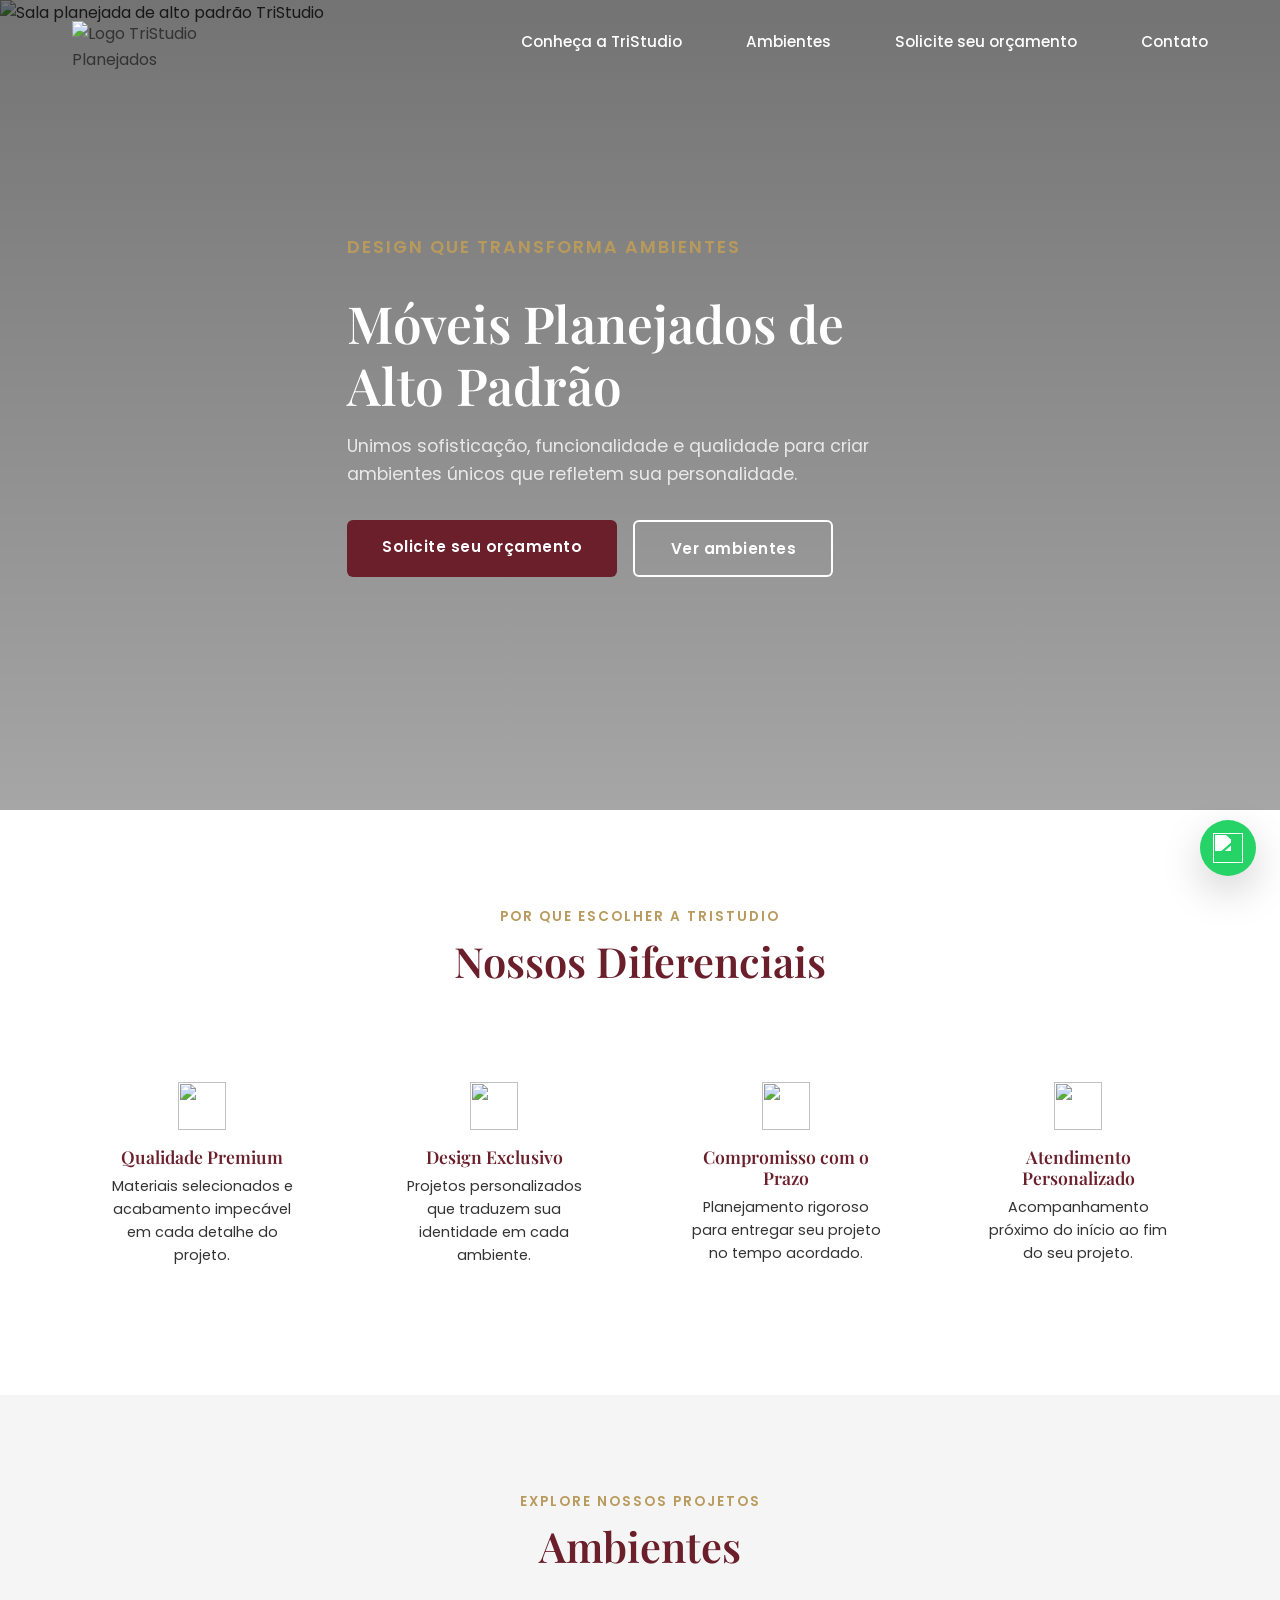
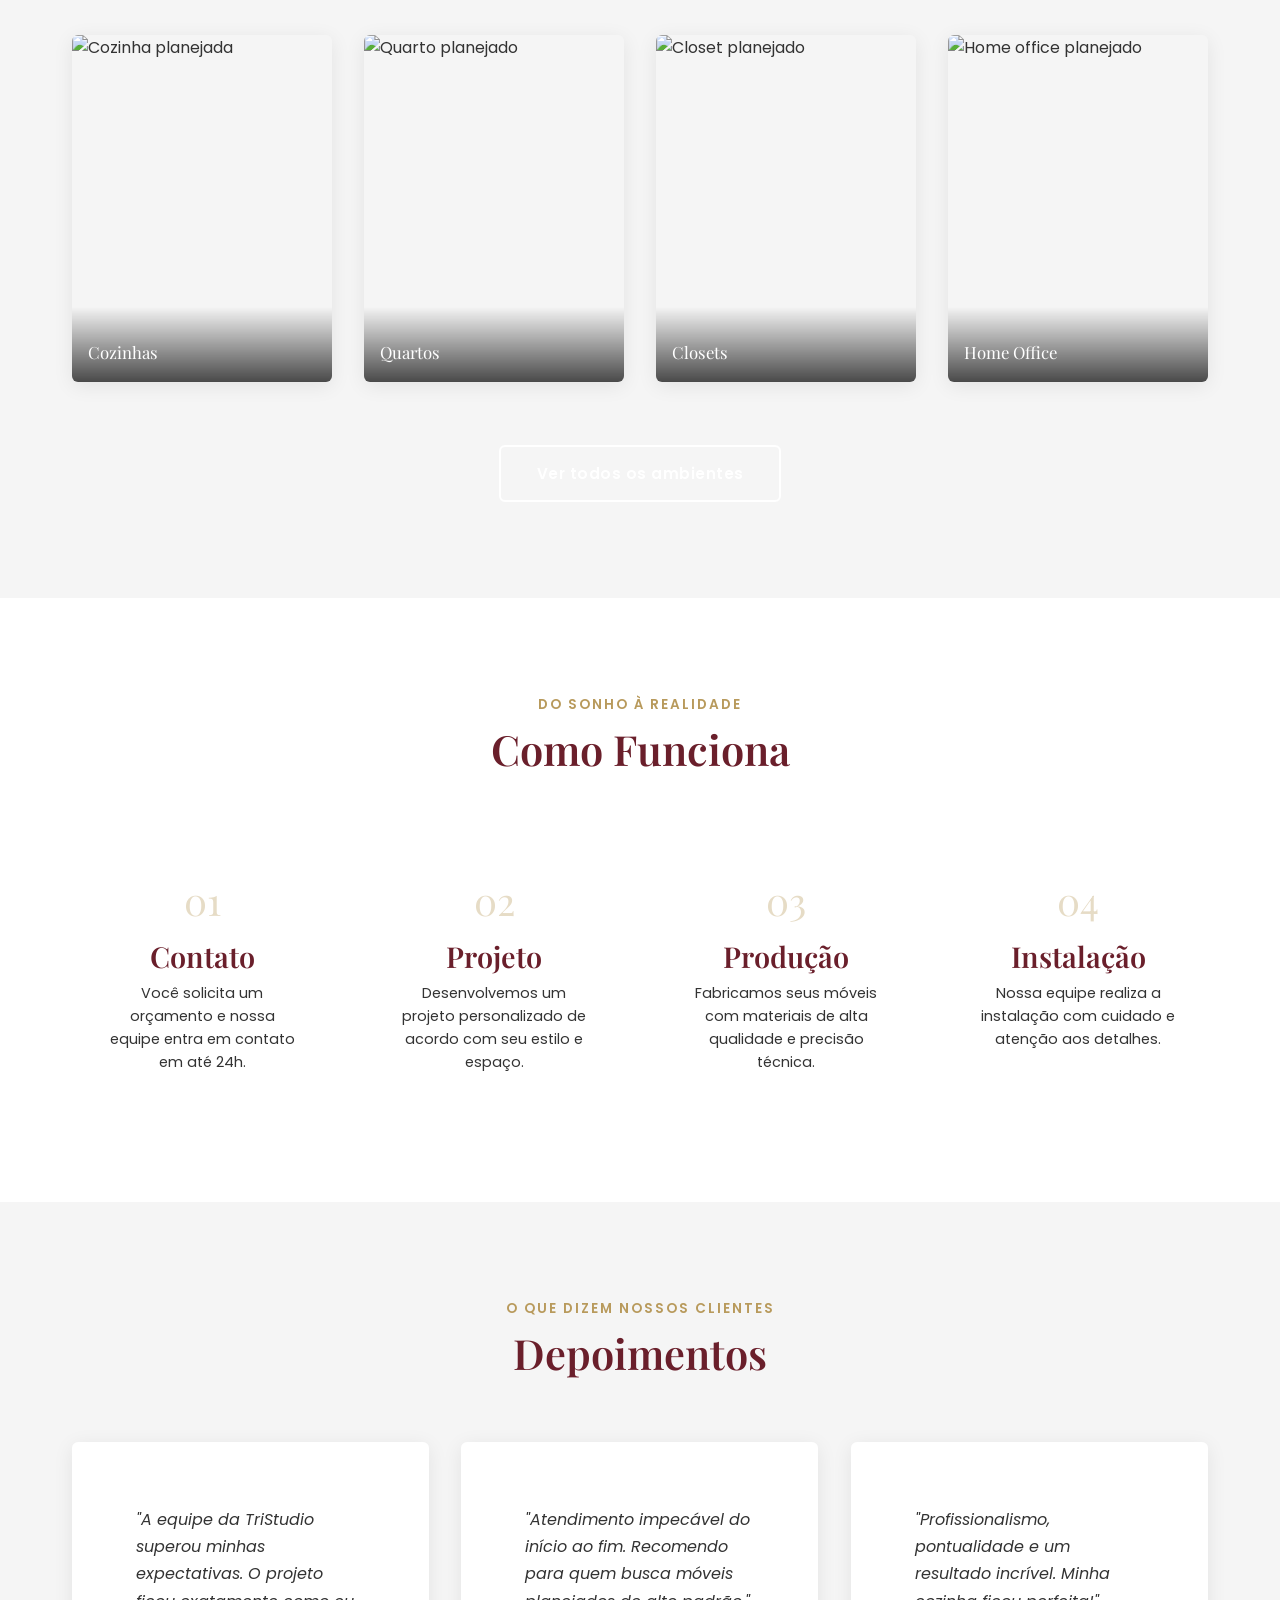
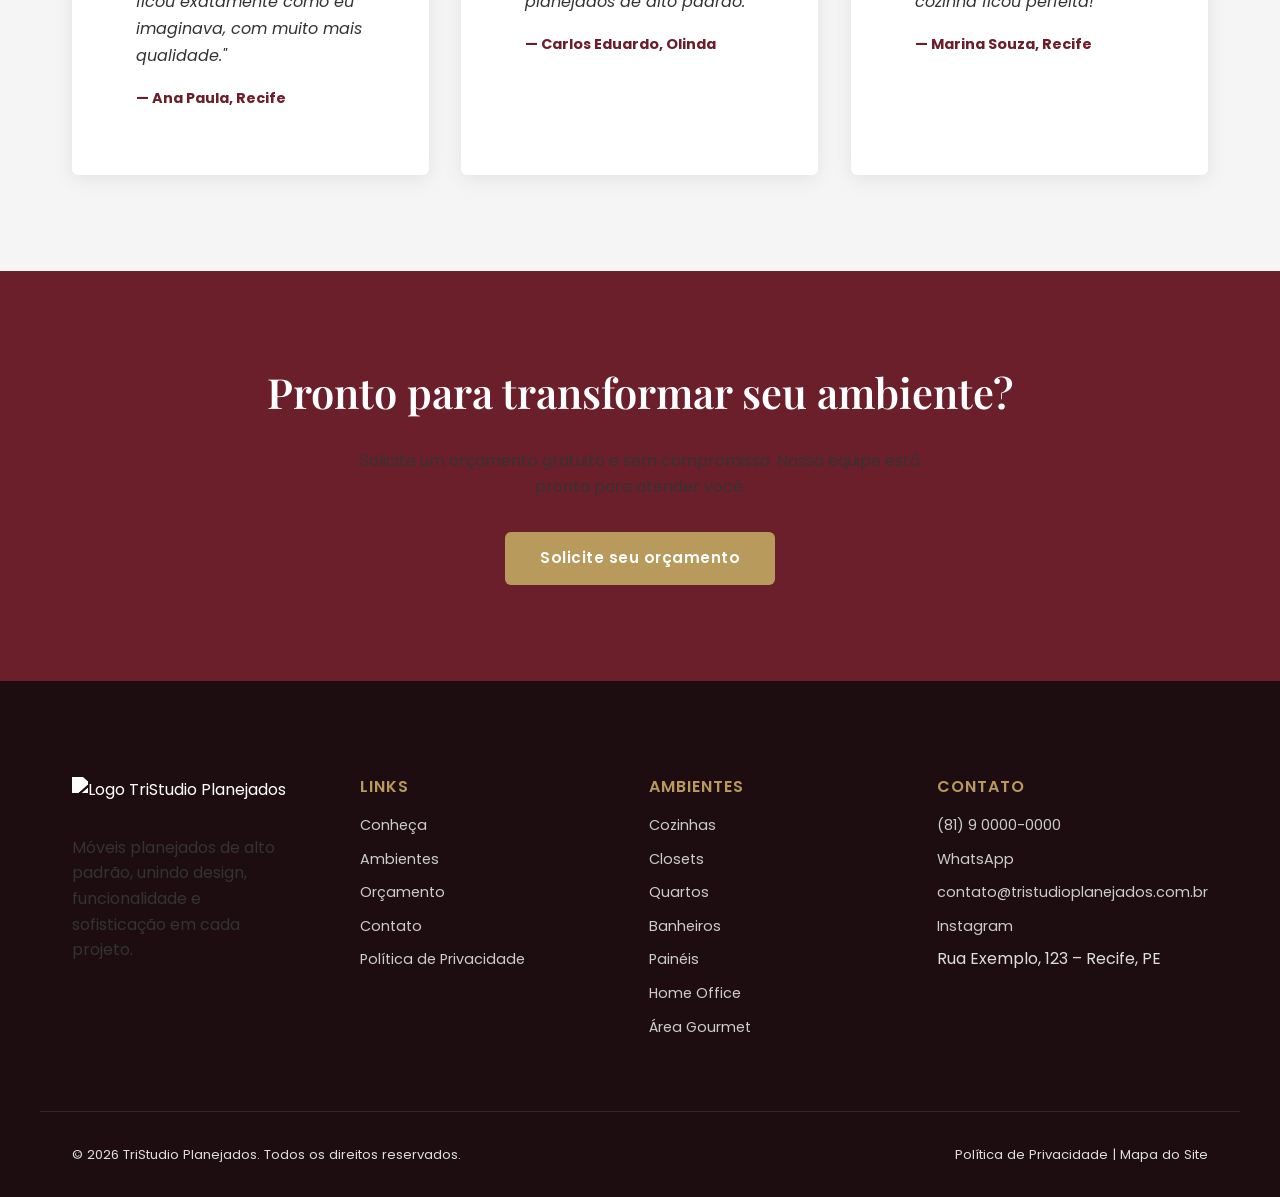
==== index.html @ a943b07f "primeiro commit" ====
<!DOCTYPE html>
<html lang="pt-BR">
<head>
  <meta charset="UTF-8">
  <meta name="viewport" content="width=device-width, initial-scale=1.0">

  <title>TriStudio Planejados | Móveis Planejados de Alto Padrão</title>
  <meta name="description" content="Móveis planejados de alto padrão para todos os ambientes da sua casa. Design exclusivo, qualidade e sofisticação. Solicite seu orçamento gratuito.">
  <link rel="canonical" href="https://www.tristudioplanejados.com.br/">

  <meta property="og:title" content="TriStudio Planejados | Móveis Planejados de Alto Padrão">
  <meta property="og:description" content="Design exclusivo, qualidade e sofisticação em cada ambiente.">
  <meta property="og:type" content="website">
  <meta property="og:url" content="https://www.tristudioplanejados.com.br/">
  <meta property="og:image" content="https://www.tristudioplanejados.com.br/assets/imagens/salas/sala-01.jpg">

  <meta name="twitter:card" content="summary_large_image">

  <link rel="icon" href="assets/favicon/favicon.ico">
  <link rel="preconnect" href="https://fonts.googleapis.com">
  <link href="https://fonts.googleapis.com/css2?family=Playfair+Display:wght@500;600;700&family=Poppins:wght@300;400;500;600&display=swap" rel="stylesheet">

  <link rel="stylesheet" href="css/variables.css">
  <link rel="stylesheet" href="css/style.css">
  <link rel="stylesheet" href="css/animations.css">
  <link rel="stylesheet" href="css/components.css">
  <link rel="stylesheet" href="css/responsive.css">

  <script type="application/ld+json">
  {
    "@context": "https://schema.org",
    "@type": "LocalBusiness",
    "name": "TriStudio Planejados",
    "image": "https://www.tristudioplanejados.com.br/assets/logo/logo.png",
    "url": "https://www.tristudioplanejados.com.br/",
    "telephone": "+558190000000",
    "address": {
      "@type": "PostalAddress",
      "streetAddress": "Rua Exemplo, 123",
      "addressLocality": "Recife",
      "addressRegion": "PE",
      "addressCountry": "BR"
    },
    "sameAs": [
      "https://instagram.com/tristudioplanejados",
      "https://facebook.com/tristudioplanejados"
    ]
  }
  </script>
</head>
<body>

  <!-- ===================== HEADER ===================== -->
  <header class="header" role="banner" id="header">
    <div class="header__container">
      <a href="index.html" class="header__logo" aria-label="TriStudio Planejados - Página inicial">
        <img src="assets/logo/logo.png" alt="Logo TriStudio Planejados" width="160" height="48">
      </a>
      <nav class="header__nav" role="navigation" aria-label="Menu principal">
        <a href="sobre.html" class="header__link">Conheça a TriStudio</a>
        <a href="ambientes.html" class="header__link">Ambientes</a>
        <a href="orcamento.html" class="header__link">Solicite seu orçamento</a>
        <a href="contato.html" class="header__link">Contato</a>
      </nav>
      <button class="header__hamburguer" aria-controls="header__nav" aria-label="Abrir menu">
        <span></span><span></span><span></span>
      </button>
    </div>
  </header>

  <main>
    <!-- ===================== HERO ===================== -->
    <section class="hero">
      <div class="hero__overlay"></div>
      <img src="assets/imagens/salas/sala-01.jpg" alt="Sala planejada de alto padrão TriStudio" class="hero__imagem" loading="eager">
      <div class="hero__conteudo container" data-animar="fade-up">
        <p class="subtitulo">Design que transforma ambientes</p>
        <h1>Móveis Planejados de Alto Padrão</h1>
        <p class="hero__texto">Unimos sofisticação, funcionalidade e qualidade para criar ambientes únicos que refletem sua personalidade.</p>
        <div class="hero__botoes">
          <a href="orcamento.html" class="btn btn-primario">Solicite seu orçamento</a>
          <a href="ambientes.html" class="btn btn-secundario">Ver ambientes</a>
        </div>
      </div>
    </section>

    <!-- ===================== DIFERENCIAIS ===================== -->
    <section class="secao-diferenciais">
      <div class="container">
        <div class="titulo-secao" data-animar="fade-up">
          <p class="subtitulo">Por que escolher a TriStudio</p>
          <h2>Nossos Diferenciais</h2>
        </div>

        <div class="diferenciais__grid">
          <div class="diferencial__card" data-animar="fade-up">
            <img src="assets/icons/qualidade.svg" alt="" loading="lazy">
            <h3>Qualidade Premium</h3>
            <p>Materiais selecionados e acabamento impecável em cada detalhe do projeto.</p>
          </div>
          <div class="diferencial__card" data-animar="fade-up">
            <img src="assets/icons/design.svg" alt="" loading="lazy">
            <h3>Design Exclusivo</h3>
            <p>Projetos personalizados que traduzem sua identidade em cada ambiente.</p>
          </div>
          <div class="diferencial__card" data-animar="fade-up">
            <img src="assets/icons/prazo.svg" alt="" loading="lazy">
            <h3>Compromisso com o Prazo</h3>
            <p>Planejamento rigoroso para entregar seu projeto no tempo acordado.</p>
          </div>
          <div class="diferencial__card" data-animar="fade-up">
            <img src="assets/icons/atendimento.svg" alt="" loading="lazy">
            <h3>Atendimento Personalizado</h3>
            <p>Acompanhamento próximo do início ao fim do seu projeto.</p>
          </div>
        </div>
      </div>
    </section>

    <!-- ===================== AMBIENTES (DESTAQUE) ===================== -->
    <section class="secao-ambientes-home">
      <div class="container">
        <div class="titulo-secao" data-animar="fade-up">
          <p class="subtitulo">Explore nossos projetos</p>
          <h2>Ambientes</h2>
        </div>

        <div class="ambientes-home__grid">
          <a href="ambientes.html#cozinhas" class="ambiente-home__card" data-animar="fade-up">
            <img src="assets/imagens/cozinhas/cozinha-01.jpg" alt="Cozinha planejada" loading="lazy">
            <span>Cozinhas</span>
          </a>
          <a href="ambientes.html#quartos" class="ambiente-home__card" data-animar="fade-up">
            <img src="assets/imagens/quartos/quarto-01.jpg" alt="Quarto planejado" loading="lazy">
            <span>Quartos</span>
          </a>
          <a href="ambientes.html#closets" class="ambiente-home__card" data-animar="fade-up">
            <img src="assets/imagens/closets/closet-01.jpg" alt="Closet planejado" loading="lazy">
            <span>Closets</span>
          </a>
          <a href="ambientes.html#home-office" class="ambiente-home__card" data-animar="fade-up">
            <img src="assets/imagens/home-office/office-01.jpg" alt="Home office planejado" loading="lazy">
            <span>Home Office</span>
          </a>
        </div>

        <div style="text-align:center; margin-top: var(--espaco-lg);">
          <a href="ambientes.html" class="btn btn-secundario">Ver todos os ambientes</a>
        </div>
      </div>
    </section>

    <!-- ===================== COMO FUNCIONA ===================== -->
    <section class="secao-como-funciona">
      <div class="container">
        <div class="titulo-secao" data-animar="fade-up">
          <p class="subtitulo">Do sonho à realidade</p>
          <h2>Como Funciona</h2>
        </div>

        <div class="etapas__grid">
          <div class="etapa__card" data-animar="fade-up">
            <span class="etapa__numero">01</span>
            <h3>Contato</h3>
            <p>Você solicita um orçamento e nossa equipe entra em contato em até 24h.</p>
          </div>
          <div class="etapa__card" data-animar="fade-up">
            <span class="etapa__numero">02</span>
            <h3>Projeto</h3>
            <p>Desenvolvemos um projeto personalizado de acordo com seu estilo e espaço.</p>
          </div>
          <div class="etapa__card" data-animar="fade-up">
            <span class="etapa__numero">03</span>
            <h3>Produção</h3>
            <p>Fabricamos seus móveis com materiais de alta qualidade e precisão técnica.</p>
          </div>
          <div class="etapa__card" data-animar="fade-up">
            <span class="etapa__numero">04</span>
            <h3>Instalação</h3>
            <p>Nossa equipe realiza a instalação com cuidado e atenção aos detalhes.</p>
          </div>
        </div>
      </div>
    </section>

    <!-- ===================== DEPOIMENTOS ===================== -->
    <section class="secao-depoimentos">
      <div class="container">
        <div class="titulo-secao" data-animar="fade-up">
          <p class="subtitulo">O que dizem nossos clientes</p>
          <h2>Depoimentos</h2>
        </div>

        <div class="depoimentos__grid">
          <div class="depoimento__card" data-animar="fade-up">
            <p>"A equipe da TriStudio superou minhas expectativas. O projeto ficou exatamente como eu imaginava, com muito mais qualidade."</p>
            <strong>— Ana Paula, Recife</strong>
          </div>
          <div class="depoimento__card" data-animar="fade-up">
            <p>"Atendimento impecável do início ao fim. Recomendo para quem busca móveis planejados de alto padrão."</p>
            <strong>— Carlos Eduardo, Olinda</strong>
          </div>
          <div class="depoimento__card" data-animar="fade-up">
            <p>"Profissionalismo, pontualidade e um resultado incrível. Minha cozinha ficou perfeita!"</p>
            <strong>— Marina Souza, Recife</strong>
          </div>
        </div>
      </div>
    </section>

    <!-- ===================== CTA FINAL ===================== -->
    <section class="cta" aria-label="Chamada para ação">
      <h2>Pronto para transformar seu ambiente?</h2>
      <p style="max-width:600px; margin:0 auto var(--espaco-md); opacity:0.9;">
        Solicite um orçamento gratuito e sem compromisso. Nossa equipe está pronta para atender você.
      </p>
      <a href="orcamento.html" class="btn btn-primario" style="background:var(--cor-secundaria)">Solicite seu orçamento</a>
    </section>
  </main>

  <!-- ===================== FOOTER ===================== -->
  <footer class="footer" role="contentinfo">
    <div class="container footer__grid">
      <div class="footer__coluna">
        <a href="index.html" class="footer__logo">
          <img src="assets/logo/logo.png" alt="Logo TriStudio Planejados">
        </a>
        <p>Móveis planejados de alto padrão, unindo design, funcionalidade e sofisticação em cada projeto.</p>
      </div>
      <div class="footer__coluna">
        <h4>Links</h4>
        <ul>
          <li><a href="sobre.html">Conheça</a></li>
          <li><a href="ambientes.html">Ambientes</a></li>
          <li><a href="orcamento.html">Orçamento</a></li>
          <li><a href="contato.html">Contato</a></li>
          <li><a href="politica-de-privacidade.html">Política de Privacidade</a></li>
        </ul>
      </div>
      <div class="footer__coluna">
        <h4>Ambientes</h4>
        <ul>
          <li><a href="ambientes.html#cozinhas">Cozinhas</a></li>
          <li><a href="ambientes.html#closets">Closets</a></li>
          <li><a href="ambientes.html#quartos">Quartos</a></li>
          <li><a href="ambientes.html#banheiros">Banheiros</a></li>
          <li><a href="ambientes.html#paineis">Painéis</a></li>
          <li><a href="ambientes.html#home-office">Home Office</a></li>
          <li><a href="ambientes.html#gourmet">Área Gourmet</a></li>
        </ul>
      </div>
      <div class="footer__coluna">
        <h4>Contato</h4>
        <ul>
          <li><a href="tel:+558190000000">(81) 9 0000-0000</a></li>
          <li><a href="https://wa.me/558190000000" target="_blank" rel="noopener">WhatsApp</a></li>
          <li><a href="mailto:contato@tristudioplanejados.com.br">contato@tristudioplanejados.com.br</a></li>
          <li><a href="https://instagram.com/tristudioplanejados" target="_blank" rel="noopener">Instagram</a></li>
          <li>Rua Exemplo, 123 – Recife, PE</li>
        </ul>
      </div>
    </div>
    <div class="container footer__bottom">
      <span>&copy; 2026 TriStudio Planejados. Todos os direitos reservados.</span>
      <span><a href="politica-de-privacidade.html">Política de Privacidade</a> | <a href="sitemap.xml">Mapa do Site</a></span>
    </div>
  </footer>

  <a href="https://wa.me/558190000000" target="_blank" rel="noopener" class="whatsapp-flutuante" aria-label="Falar no WhatsApp">
    <img src="assets/icons/whatsapp.svg" alt="">
  </a>

  <button class="btn-topo" aria-label="Voltar ao topo">↑</button>

  <script src="js/header.js"></script>
  <script src="js/menu-mobile.js"></script>
  <script src="js/scroll.js"></script>
  <script src="js/main.js"></script>
</body>
</html>
---- css/variables.css ----
/* ===================================
   VARIÁVEIS GLOBAIS - TriStudio Planejados
   =================================== */
:root {
  /* Cores institucionais */
  --cor-primaria: #6A1F2B;      /* Bordô */
  --cor-secundaria: #B89A5C;    /* Dourado fosco */
  --cor-clara: #FFFFFF;
  --cor-cinza-claro: #F5F5F5;
  --cor-cinza-escuro: #333333;

  /* Variações de opacidade */
  --cor-primaria-hover: #55161f;
  --overlay-escuro: rgba(0, 0, 0, 0.55);

  /* Tipografia */
  --fonte-titulo: 'Playfair Display', serif;
  --fonte-texto: 'Poppins', sans-serif;

  /* Espaçamentos */
  --espaco-xs: 0.5rem;
  --espaco-sm: 1rem;
  --espaco-md: 2rem;
  --espaco-lg: 4rem;
  --espaco-xl: 6rem;

  /* Transições */
  --transicao-rapida: 0.25s ease;
  --transicao-suave: 0.4s cubic-bezier(0.25, 0.8, 0.25, 1);

  /* Sombras */
  --sombra-suave: 0 4px 20px rgba(0, 0, 0, 0.08);
  --sombra-media: 0 8px 30px rgba(0, 0, 0, 0.12);
  --sombra-forte: 0 15px 40px rgba(0, 0, 0, 0.18);

  /* Layout */
  --container-max: 1200px;
  --header-altura: 90px;
  --header-altura-scroll: 65px;
  --radius-padrao: 6px;
}
---- css/style.css ----
/* ===================================
   RESET E BASE
   =================================== */
@import url('variables.css');

* {
  margin: 0;
  padding: 0;
  box-sizing: border-box;
}

html {
  scroll-behavior: smooth;
  font-size: 100%;
}

body {
  font-family: var(--fonte-texto);
  color: var(--cor-cinza-escuro);
  background-color: var(--cor-clara);
  line-height: 1.6;
  overflow-x: hidden;
}

img {
  max-width: 100%;
  display: block;
}

a {
  text-decoration: none;
  color: inherit;
}

ul {
  list-style: none;
}

button {
  cursor: pointer;
  font-family: var(--fonte-texto);
  border: none;
  background: none;
}

/* Acessibilidade: foco visível */
a:focus-visible,
button:focus-visible,
input:focus-visible,
textarea:focus-visible {
  outline: 3px solid var(--cor-secundaria);
  outline-offset: 2px;
}

.container {
  max-width: var(--container-max);
  margin: 0 auto;
  padding: 0 var(--espaco-md);
}

/* ===================================
   TIPOGRAFIA
   =================================== */
h1, h2, h3, h4 {
  font-family: var(--fonte-titulo);
  color: var(--cor-primaria);
  line-height: 1.2;
  font-weight: 600;
}

h1 { font-size: clamp(2.2rem, 5vw, 3.5rem); }
h2 { font-size: clamp(1.8rem, 4vw, 2.6rem); }
h3 { font-size: clamp(1.3rem, 3vw, 1.8rem); }

p { font-size: 1rem; color: var(--cor-cinza-escuro); }

.subtitulo {
  color: var(--cor-secundaria);
  font-weight: 600;
  letter-spacing: 2px;
  text-transform: uppercase;
  font-size: 0.85rem;
  margin-bottom: var(--espaco-xs);
}

/* ===================================
   BOTÕES
   =================================== */
.btn {
  display: inline-block;
  padding: 0.9rem 2.2rem;
  border-radius: var(--radius-padrao);
  font-weight: 600;
  font-size: 0.95rem;
  letter-spacing: 0.5px;
  transition: transform var(--transicao-rapida), box-shadow var(--transicao-rapida), background var(--transicao-rapida);
}

.btn-primario {
  background-color: var(--cor-primaria);
  color: var(--cor-clara);
}

.btn-primario:hover {
  background-color: var(--cor-primaria-hover);
  transform: translateY(-3px) scale(1.03);
  box-shadow: var(--sombra-media);
}

.btn-secundario {
  background-color: transparent;
  color: var(--cor-clara);
  border: 2px solid var(--cor-clara);
}

.btn-secundario:hover {
  background-color: var(--cor-clara);
  color: var(--cor-primaria);
  transform: translateY(-3px) scale(1.03);
}

/* ===================================
   HEADER
   =================================== */
.header {
  position: fixed;
  top: 0;
  left: 0;
  width: 100%;
  height: var(--header-altura);
  display: flex;
  align-items: center;
  z-index: 1000;
  background: transparent;
  transition: var(--transicao-suave);
}

.header.header--scrolled {
  height: var(--header-altura-scroll);
  background: rgba(255, 255, 255, 0.85);
  backdrop-filter: blur(10px);
  box-shadow: var(--sombra-suave);
}

.header__container {
  display: flex;
  justify-content: space-between;
  align-items: center;
  width: 100%;
  max-width: var(--container-max);
  margin: 0 auto;
  padding: 0 var(--espaco-md);
}

.header__logo img {
  height: 48px;
  transition: var(--transicao-suave);
}

.header--scrolled .header__logo img {
  height: 38px;
}

.header__nav {
  display: flex;
  gap: var(--espaco-lg);
}

.header__link {
  position: relative;
  font-size: 0.95rem;
  font-weight: 500;
  color: var(--cor-clara);
  padding-bottom: 6px;
  transition: color var(--transicao-rapida);
}

.header--scrolled .header__link {
  color: var(--cor-cinza-escuro);
}

.header__link::after {
  content: '';
  position: absolute;
  left: 0;
  bottom: 0;
  height: 2px;
  width: 0;
  background: var(--cor-secundaria);
  transition: width var(--transicao-rapida);
}

.header__link:hover {
  color: var(--cor-secundaria);
}

.header__link:hover::after {
  width: 100%;
}

/* Botão hambúrguer (mobile) */
.header__hamburguer {
  display: none;
  flex-direction: column;
  gap: 5px;
  z-index: 1100;
}

.header__hamburguer span {
  width: 28px;
  height: 2px;
  background: var(--cor-primaria);
  transition: var(--transicao-rapida);
}

.header--scrolled .header__hamburguer span,
.menu-mobile-ativo .header__hamburguer span {
  background: var(--cor-cinza-escuro);
}

/* ===================================
   HERO
   =================================== */
.hero {
  position: relative;
  height: 100vh;
  min-height: 600px;
  display: flex;
  align-items: center;
  overflow: hidden;
}

.hero__bg {
  position: absolute;
  inset: 0;
  z-index: -2;
  overflow: hidden;
}

.hero__bg img {
  width: 100%;
  height: 100%;
  object-fit: cover;
  animation: heroZoom 20s ease-in-out infinite alternate;
}

.hero__overlay {
  position: absolute;
  inset: 0;
  background: var(--overlay-escuro);
  z-index: -1;
}

.hero__conteudo {
  position: relative;
  color: var(--cor-clara);
  max-width: 700px;
  padding: 0 var(--espaco-md);
}

.hero__conteudo h1 {
  color: var(--cor-clara);
  margin-bottom: var(--espaco-sm);
}

.hero__conteudo p {
  color: #eee;
  font-size: 1.1rem;
  margin-bottom: var(--espaco-md);
  max-width: 550px;
}

.hero__botoes {
  display: flex;
  gap: var(--espaco-sm);
  flex-wrap: wrap;
}

/* ===================================
   SEÇÃO DIFERENCIAIS
   =================================== */
.diferenciais {
  padding: var(--espaco-xl) 0;
  background: var(--cor-cinza-claro);
  text-align: center;
}

.diferenciais__titulo {
  margin-bottom: var(--espaco-lg);
}

.diferenciais__grid {
  display: grid;
  grid-template-columns: repeat(3, 1fr);
  gap: var(--espaco-md);
}

.card-diferencial {
  background: var(--cor-clara);
  padding: var(--espaco-lg) var(--espaco-md);
  border-radius: var(--radius-padrao);
  box-shadow: var(--sombra-suave);
  transition: transform var(--transicao-suave), box-shadow var(--transicao-suave);
}

.card-diferencial:hover {
  transform: translateY(-8px);
  box-shadow: var(--sombra-forte);
}

.card-diferencial__icone {
  width: 55px;
  height: 55px;
  margin: 0 auto var(--espaco-sm);
}

.card-diferencial h3 {
  margin-bottom: var(--espaco-xs);
  font-size: 1.2rem;
}

.card-diferencial p {
  font-size: 0.92rem;
  color: #666;
}

/* ===================================
   COMO FUNCIONA (Timeline)
   =================================== */
.timeline {
  padding: var(--espaco-xl) 0;
  text-align: center;
}

.timeline__lista {
  display: flex;
  justify-content: space-between;
  margin-top: var(--espaco-lg);
  position: relative;
}

.timeline__lista::before {
  content: '';
  position: absolute;
  top: 30px;
  left: 0;
  right: 0;
  height: 2px;
  background: var(--cor-secundaria);
  z-index: 0;
}

.timeline__item {
  flex: 1;
  position: relative;
  z-index: 1;
}

.timeline__numero {
  width: 60px;
  height: 60px;
  border-radius: 50%;
  background: var(--cor-primaria);
  color: var(--cor-clara);
  display: flex;
  align-items: center;
  justify-content: center;
  font-family: var(--fonte-titulo);
  font-size: 1.4rem;
  margin: 0 auto var(--espaco-sm);
}

.timeline__item h3 {
  font-size: 1.1rem;
}

/* ===================================
   DEPOIMENTOS
   =================================== */
.depoimentos {
  padding: var(--espaco-xl) 0;
  background: var(--cor-cinza-claro);
  text-align: center;
  overflow: hidden;
}

.slider {
  position: relative;
  max-width: 700px;
  margin: var(--espaco-lg) auto 0;
  overflow: hidden;
}

.slider__track {
  display: flex;
  transition: transform var(--transicao-suave);
}

.slider__slide {
  flex: 0 0 100%;
  padding: var(--espaco-md);
}

.card-depoimento {
  background: var(--cor-clara);
  padding: var(--espaco-lg);
  border-radius: var(--radius-padrao);
  box-shadow: var(--sombra-suave);
}

.card-depoimento img {
  width: 70px;
  height: 70px;
  border-radius: 50%;
  margin: 0 auto var(--espaco-sm);
  object-fit: cover;
}

.card-depoimento__estrelas {
  color: var(--cor-secundaria);
  margin-bottom: var(--espaco-xs);
}

.card-depoimento__nome {
  font-weight: 600;
  color: var(--cor-primaria);
  margin-top: var(--espaco-sm);
}

.card-depoimento__cidade {
  font-size: 0.85rem;
  color: #888;
}

/* ===================================
   CTA FINAL
   =================================== */
.cta {
  background: var(--cor-primaria);
  color: var(--cor-clara);
  text-align: center;
  padding: var(--espaco-xl) var(--espaco-md);
}

.cta h2 {
  color: var(--cor-clara);
  margin-bottom: var(--espaco-md);
}

/* ===================================
   FOOTER
   =================================== */
.footer {
  background: #1e0d10;
  color: #ddd;
  padding: var(--espaco-xl) 0 var(--espaco-md);
}

.footer__grid {
  display: grid;
  grid-template-columns: repeat(4, 1fr);
  gap: var(--espaco-lg);
}

.footer__coluna h4 {
  color: var(--cor-secundaria);
  font-family: var(--fonte-texto);
  font-size: 1rem;
  margin-bottom: var(--espaco-sm);
  text-transform: uppercase;
  letter-spacing: 1px;
}

.footer__coluna ul li {
  margin-bottom: var(--espaco-xs);
}

.footer__coluna ul li a {
  font-size: 0.9rem;
  color: #ccc;
  transition: color var(--transicao-rapida);
}

.footer__coluna ul li a:hover {
  color: var(--cor-secundaria);
}

.footer__logo img {
  height: 42px;
  margin-bottom: var(--espaco-sm);
  filter: brightness(0) invert(1);
}

.footer__bottom {
  border-top: 1px solid rgba(255, 255, 255, 0.1);
  margin-top: var(--espaco-lg);
  padding-top: var(--espaco-md);
  display: flex;
  justify-content: space-between;
  align-items: center;
  font-size: 0.82rem;
  flex-wrap: wrap;
  gap: var(--espaco-sm);
}

.footer__bottom a:hover {
  color: var(--cor-secundaria);
}

/* Botão voltar ao topo */
.btn-topo {
  position: fixed;
  bottom: 30px;
  right: 30px;
  width: 48px;
  height: 48px;
  border-radius: 50%;
  background: var(--cor-primaria);
  color: var(--cor-clara);
  display: flex;
  align-items: center;
  justify-content: center;
  font-size: 1.2rem;
  opacity: 0;
  visibility: hidden;
  transform: translateY(20px);
  transition: var(--transicao-suave);
  z-index: 999;
}

.btn-topo.visivel {
  opacity: 1;
  visibility: visible;
  transform: translateY(0);
}

.btn-topo:hover {
  background: var(--cor-secundaria);
}
---- css/animations.css ----
/* ===================================
   ANIMAÇÕES E MICROINTERAÇÕES
   =================================== */

@keyframes heroZoom {
  from { transform: scale(1); }
  to { transform: scale(1.12); }
}

/* Classe base: elementos ocultos aguardando scroll */
[data-animar] {
  opacity: 0;
  transition: opacity 0.8s ease, transform 0.8s ease, filter 0.8s ease;
  will-change: transform, opacity;
}

[data-animar="fade-up"] {
  transform: translateY(40px);
}

[data-animar="fade-left"] {
  transform: translateX(-40px);
}

[data-animar="fade-right"] {
  transform: translateX(40px);
}

[data-animar="scale"] {
  transform: scale(0.9);
}

[data-animar="blur"] {
  filter: blur(8px);
}

/* Estado visível — aplicado via JS (scroll.js) */
[data-animar].animado {
  opacity: 1;
  transform: none;
  filter: blur(0);
}

/* Fade da galeria */
.fade-transicao {
  animation: fadeGaleria 0.5s ease;
}

@keyframes fadeGaleria {
  from { opacity: 0; }
  to { opacity: 1; }
}
---- css/components.css ----
/* ===================================
   BREADCRUMB E BANNER DE PÁGINA
   =================================== */
.banner-pagina {
  background: var(--cor-cinza-claro);
  padding: calc(var(--header-altura) + var(--espaco-lg)) 0 var(--espaco-lg);
  text-align: center;
}

.breadcrumb {
  font-size: 0.85rem;
  color: #888;
  margin-bottom: var(--espaco-sm);
}

.breadcrumb a {
  color: var(--cor-primaria);
  transition: color var(--transicao-rapida);
}

.breadcrumb a:hover {
  color: var(--cor-secundaria);
}

/* ===================================
   AMBIENTES: MENU DE CATEGORIAS
   =================================== */
.ambientes {
  padding: var(--espaco-xl) 0;
}

.ambientes__categorias {
  display: flex;
  flex-wrap: wrap;
  gap: var(--espaco-xs);
  justify-content: center;
  margin-bottom: var(--espaco-lg);
}

.categoria-btn {
  padding: 0.6rem 1.4rem;
  border: 1px solid var(--cor-primaria);
  border-radius: 30px;
  color: var(--cor-primaria);
  font-size: 0.9rem;
  font-weight: 500;
  transition: var(--transicao-rapida);
}

.categoria-btn:hover {
  background: var(--cor-primaria);
  color: var(--cor-clara);
}

.categoria-btn--ativo {
  background: var(--cor-primaria);
  color: var(--cor-clara);
}

/* ===================================
   GALERIA
   =================================== */
.ambientes__galeria {
  display: grid;
  grid-template-columns: repeat(3, 1fr);
  gap: var(--espaco-sm);
  transition: opacity 0.3s ease;
}

.galeria__item {
  overflow: hidden;
  border-radius: var(--radius-padrao);
  cursor: pointer;
  box-shadow: var(--sombra-suave);
  aspect-ratio: 4 / 3;
}

.galeria__item img {
  width: 100%;
  height: 100%;
  object-fit: cover;
  transition: transform var(--transicao-suave);
}

.galeria__item:hover img {
  transform: scale(1.08);
}

/* ===================================
   LIGHTBOX
   =================================== */
.lightbox {
  position: fixed;
  inset: 0;
  background: rgba(0, 0, 0, 0.92);
  display: flex;
  align-items: center;
  justify-content: center;
  z-index: 2000;
  opacity: 0;
  visibility: hidden;
  transition: var(--transicao-suave);
}

.lightbox--ativo {
  opacity: 1;
  visibility: visible;
}

.lightbox__conteudo {
  max-width: 85vw;
  max-height: 85vh;
  overflow: hidden;
}

.lightbox__imagem {
  max-width: 85vw;
  max-height: 85vh;
  object-fit: contain;
  border-radius: 4px;
  cursor: zoom-in;
  transition: transform 0.3s ease;
}

.lightbox__imagem.zoom-ativo {
  transform: scale(1.6);
  cursor: zoom-out;
}

.lightbox__fechar,
.lightbox__anterior,
.lightbox__proxima {
  position: absolute;
  color: var(--cor-clara);
  font-size: 2rem;
  background: rgba(255, 255, 255, 0.1);
  width: 48px;
  height: 48px;
  border-radius: 50%;
  display: flex;
  align-items: center;
  justify-content: center;
  transition: var(--transicao-rapida);
}

.lightbox__fechar { top: 20px; right: 20px; }
.lightbox__anterior { left: 20px; top: 50%; transform: translateY(-50%); }
.lightbox__proxima { right: 20px; top: 50%; transform: translateY(-50%); }

.lightbox__fechar:hover,
.lightbox__anterior:hover,
.lightbox__proxima:hover {
  background: var(--cor-secundaria);
  color: var(--cor-primaria);
}
/* ===================================
   FORMULÁRIO DE ORÇAMENTO
   =================================== */
.secao-orcamento {
  padding: var(--espaco-xl) 0;
}

.container--estreito {
  max-width: 700px;
}

.formulario {
  background: var(--cor-clara);
  padding: var(--espaco-lg);
  border-radius: var(--radius-padrao);
  box-shadow: var(--sombra-suave);
}

.campo {
  margin-bottom: var(--espaco-md);
}

.campo-grupo {
  display: grid;
  grid-template-columns: 1fr 1fr;
  gap: var(--espaco-md);
}

.campo label {
  display: block;
  font-weight: 500;
  font-size: 0.9rem;
  margin-bottom: 0.4rem;
  color: var(--cor-cinza-escuro);
}

.campo label span {
  color: var(--cor-primaria);
}

.campo input,
.campo select,
.campo textarea {
  width: 100%;
  padding: 0.8rem 1rem;
  border: 1px solid #ddd;
  border-radius: var(--radius-padrao);
  font-family: var(--fonte-texto);
  font-size: 0.95rem;
  color: var(--cor-cinza-escuro);
  transition: border-color var(--transicao-rapida), box-shadow var(--transicao-rapida);
}

.campo input:focus,
.campo select:focus,
.campo textarea:focus {
  border-color: var(--cor-primaria);
  box-shadow: 0 0 0 3px rgba(106, 31, 43, 0.1);
  outline: none;
}

.campo input.campo--invalido,
.campo select.campo--invalido,
.campo textarea.campo--invalido {
  border-color: #c0392b;
}

.campo__erro {
  display: block;
  color: #c0392b;
  font-size: 0.82rem;
  margin-top: 0.3rem;
  min-height: 1.1em;
}

.formulario__enviar {
  width: 100%;
  text-align: center;
  margin-top: var(--espaco-sm);
}

.formulario__feedback {
  padding: 0.9rem;
  border-radius: var(--radius-padrao);
  font-size: 0.9rem;
  margin-bottom: var(--espaco-sm);
  text-align: center;
  display: none;
}

.formulario__feedback:not(:empty) {
  display: block;
}

.formulario__feedback--erro {
  background: #fdecea;
  color: #c0392b;
}

.formulario__feedback--sucesso {
  background: #e9f7ef;
  color: #1e7e34;
}
/* ===================================
   PÁGINA DE CONTATO
   =================================== */
.secao-contato {
  padding: var(--espaco-xl) 0;
}

.contato__grid {
  display: grid;
  grid-template-columns: 1fr 1fr;
  gap: var(--espaco-lg);
  align-items: start;
}

.contato__info h2 {
  margin-bottom: var(--espaco-md);
}

.contato__lista {
  margin-bottom: var(--espaco-md);
}

.contato__lista li {
  display: flex;
  align-items: flex-start;
  gap: var(--espaco-sm);
  margin-bottom: var(--espaco-md);
}

.contato__lista li img {
  width: 26px;
  height: 26px;
  margin-top: 2px;
  flex-shrink: 0;
}

.contato__lista li strong {
  display: block;
  color: var(--cor-primaria);
  font-size: 0.9rem;
  margin-bottom: 0.2rem;
}

.contato__lista li a,
.contato__lista li span {
  font-size: 0.95rem;
  color: var(--cor-cinza-escuro);
  transition: color var(--transicao-rapida);
}

.contato__lista li a:hover {
  color: var(--cor-secundaria);
}

.contato__mapa {
  min-height: 450px;
  border-radius: var(--radius-padrao);
  overflow: hidden;
  box-shadow: var(--sombra-suave);
}

.contato__mapa iframe {
  width: 100%;
  height: 100%;
  min-height: 450px;
}
/* ===================================
   PÁGINA SOBRE: HISTÓRIA
   =================================== */
.secao-historia {
  padding: var(--espaco-xl) 0;
}

.historia__grid {
  display: grid;
  grid-template-columns: 1fr 1fr;
  gap: var(--espaco-lg);
  align-items: center;
}

.historia__imagem img {
  width: 100%;
  border-radius: var(--radius-padrao);
  box-shadow: var(--sombra-suave);
}

.historia__texto h2 {
  margin-bottom: var(--espaco-sm);
}

.historia__texto p {
  margin-bottom: var(--espaco-sm);
  color: var(--cor-cinza-escuro);
  line-height: 1.7;
}

/* ===================================
   MISSÃO, VISÃO, VALORES
   =================================== */
.secao-mvv {
  background: var(--cor-cinza-claro);
  padding: var(--espaco-xl) 0;
}

.mvv__grid {
  display: grid;
  grid-template-columns: repeat(3, 1fr);
  gap: var(--espaco-md);
}

.mvv__card {
  background: var(--cor-clara);
  text-align: center;
  padding: var(--espaco-lg);
  border-radius: var(--radius-padrao);
  box-shadow: var(--sombra-suave);
  transition: var(--transicao-suave);
}

.mvv__card:hover {
  transform: translateY(-8px);
  box-shadow: var(--sombra-forte);
}

.mvv__card img {
  width: 48px;
  height: 48px;
  margin: 0 auto var(--espaco-sm);
}

.mvv__card h3 {
  color: var(--cor-primaria);
  margin-bottom: var(--espaco-xs);
}

.mvv__card p {
  color: var(--cor-cinza-escuro);
  font-size: 0.95rem;
  line-height: 1.6;
}

/* ===================================
   EQUIPE
   =================================== */
.secao-equipe {
  padding: var(--espaco-xl) 0;
}

.titulo-secao {
  text-align: center;
  margin-bottom: var(--espaco-lg);
}

.equipe__grid {
  display: grid;
  grid-template-columns: repeat(3, 1fr);
  gap: var(--espaco-md);
}

.equipe__card {
  text-align: center;
}

.equipe__card img {
  width: 100%;
  aspect-ratio: 1 / 1;
  object-fit: cover;
  border-radius: var(--radius-padrao);
  margin-bottom: var(--espaco-sm);
  box-shadow: var(--sombra-suave);
  transition: transform var(--transicao-suave);
}

.equipe__card:hover img {
  transform: scale(1.03);
}

.equipe__card h3 {
  font-size: 1.1rem;
  color: var(--cor-primaria);
}

.equipe__card span {
  font-size: 0.9rem;
  color: #888;
}
/* ===================================
   HERO
   =================================== */
.hero {
  position: relative;
  height: 90vh;
  min-height: 600px;
  display: flex;
  align-items: center;
  overflow: hidden;
}

.hero__imagem {
  position: absolute;
  inset: 0;
  width: 100%;
  height: 100%;
  object-fit: cover;
  z-index: 1;
}

.hero__overlay {
  position: absolute;
  inset: 0;
  background: linear-gradient(180deg, rgba(0,0,0,0.55), rgba(0,0,0,0.35));
  z-index: 2;
}

.hero__conteudo {
  position: relative;
  z-index: 3;
  color: #fff;
  max-width: 650px;
}

.hero__conteudo .subtitulo {
  color: var(--cor-secundaria);
}

.hero__conteudo h1 {
  color: #fff;
  font-size: clamp(2.2rem, 4vw, 3.4rem);
  margin-bottom: var(--espaco-sm);
}

.hero__texto {
  font-size: 1.1rem;
  margin-bottom: var(--espaco-md);
  opacity: 0.95;
}

.hero__botoes {
  display: flex;
  gap: var(--espaco-sm);
  flex-wrap: wrap;
}

/* ===================================
   DIFERENCIAIS
   =================================== */
.secao-diferenciais {
  padding: var(--espaco-xl) 0;
}

.diferenciais__grid {
  display: grid;
  grid-template-columns: repeat(4, 1fr);
  gap: var(--espaco-md);
}

.diferencial__card {
  text-align: center;
  padding: var(--espaco-md);
  transition: transform var(--transicao-suave);
}

.diferencial__card:hover {
  transform: translateY(-6px);
}

.diferencial__card img {
  width: 48px;
  height: 48px;
  margin: 0 auto var(--espaco-sm);
}

.diferencial__card h3 {
  font-size: 1.1rem;
  color: var(--cor-primaria);
  margin-bottom: var(--espaco-xs);
}

.diferencial__card p {
  font-size: 0.9rem;
  color: var(--cor-cinza-escuro);
}

/* ===================================
   AMBIENTES DESTAQUE (HOME)
   =================================== */
.secao-ambientes-home {
  background: var(--cor-cinza-claro);
  padding: var(--espaco-xl) 0;
}

.ambientes-home__grid {
  display: grid;
  grid-template-columns: repeat(4, 1fr);
  gap: var(--espaco-md);
}

.ambiente-home__card {
  position: relative;
  display: block;
  border-radius: var(--radius-padrao);
  overflow: hidden;
  aspect-ratio: 3 / 4;
  box-shadow: var(--sombra-suave);
}

.ambiente-home__card img {
  width: 100%;
  height: 100%;
  object-fit: cover;
  transition: transform var(--transicao-suave);
}

.ambiente-home__card:hover img {
  transform: scale(1.08);
}

.ambiente-home__card span {
  position: absolute;
  bottom: 0;
  left: 0;
  right: 0;
  background: linear-gradient(180deg, transparent, rgba(0,0,0,0.7));
  color: #fff;
  padding: var(--espaco-md) var(--espaco-sm) var(--espaco-sm);
  font-family: var(--fonte-titulo);
  font-size: 1.05rem;
}

/* ===================================
   COMO FUNCIONA
   =================================== */
.secao-como-funciona {
  padding: var(--espaco-xl) 0;
}

.etapas__grid {
  display: grid;
  grid-template-columns: repeat(4, 1fr);
  gap: var(--espaco-md);
}

.etapa__card {
  text-align: center;
  padding: var(--espaco-md);
  position: relative;
}

.etapa__numero {
  display: block;
  font-family: var(--fonte-titulo);
  font-size: 2.4rem;
  color: var(--cor-secundaria);
  opacity: 0.35;
  margin-bottom: var(--espaco-xs);
}

.etapa__card h3 {
  color: var(--cor-primaria);
  margin-bottom: var(--espaco-xs);
}

.etapa__card p {
  font-size: 0.9rem;
  color: var(--cor-cinza-escuro);
}

/* ===================================
   DEPOIMENTOS
   =================================== */
.secao-depoimentos {
  background: var(--cor-cinza-claro);
  padding: var(--espaco-xl) 0;
}

.depoimentos__grid {
  display: grid;
  grid-template-columns: repeat(3, 1fr);
  gap: var(--espaco-md);
}

.depoimento__card {
  background: var(--cor-clara);
  padding: var(--espaco-lg);
  border-radius: var(--radius-padrao);
  box-shadow: var(--sombra-suave);
  position: relative;
}

.depoimento__card p {
  font-style: italic;
  color: var(--cor-cinza-escuro);
  margin-bottom: var(--espaco-sm);
  line-height: 1.7;
}

.depoimento__card strong {
  color: var(--cor-primaria);
  font-size: 0.9rem;
}

/* ===================================
   WHATSAPP FLUTUANTE
   =================================== */
.whatsapp-flutuante {
  position: fixed;
  bottom: 24px;
  right: 24px;
  width: 56px;
  height: 56px;
  background: #25D366;
  border-radius: 50%;
  display: flex;
  align-items: center;
  justify-content: center;
  box-shadow: var(--sombra-forte);
  z-index: 999;
  transition: transform var(--transicao-rapida);
}

.whatsapp-flutuante:hover {
  transform: scale(1.1);
}

.whatsapp-flutuante img {
  width: 30px;
  height: 30px;
  filter: brightness(0) invert(1);
}
/* ===================================
   PÁGINA LEGAL (Política de Privacidade)
   =================================== */
.secao-legal {
  padding: var(--espaco-xl) 0;
}

.legal__conteudo {
  max-width: 800px;
  margin: 0 auto;
}

.legal__conteudo h2 {
  color: var(--cor-primaria);
  margin-top: var(--espaco-lg);
  margin-bottom: var(--espaco-sm);
  font-size: 1.3rem;
}

.legal__conteudo p,
.legal__conteudo li {
  color: var(--cor-cinza-escuro);
  line-height: 1.8;
  margin-bottom: var(--espaco-sm);
}

.legal__conteudo ul {
  padding-left: var(--espaco-md);
  list-style: disc;
}
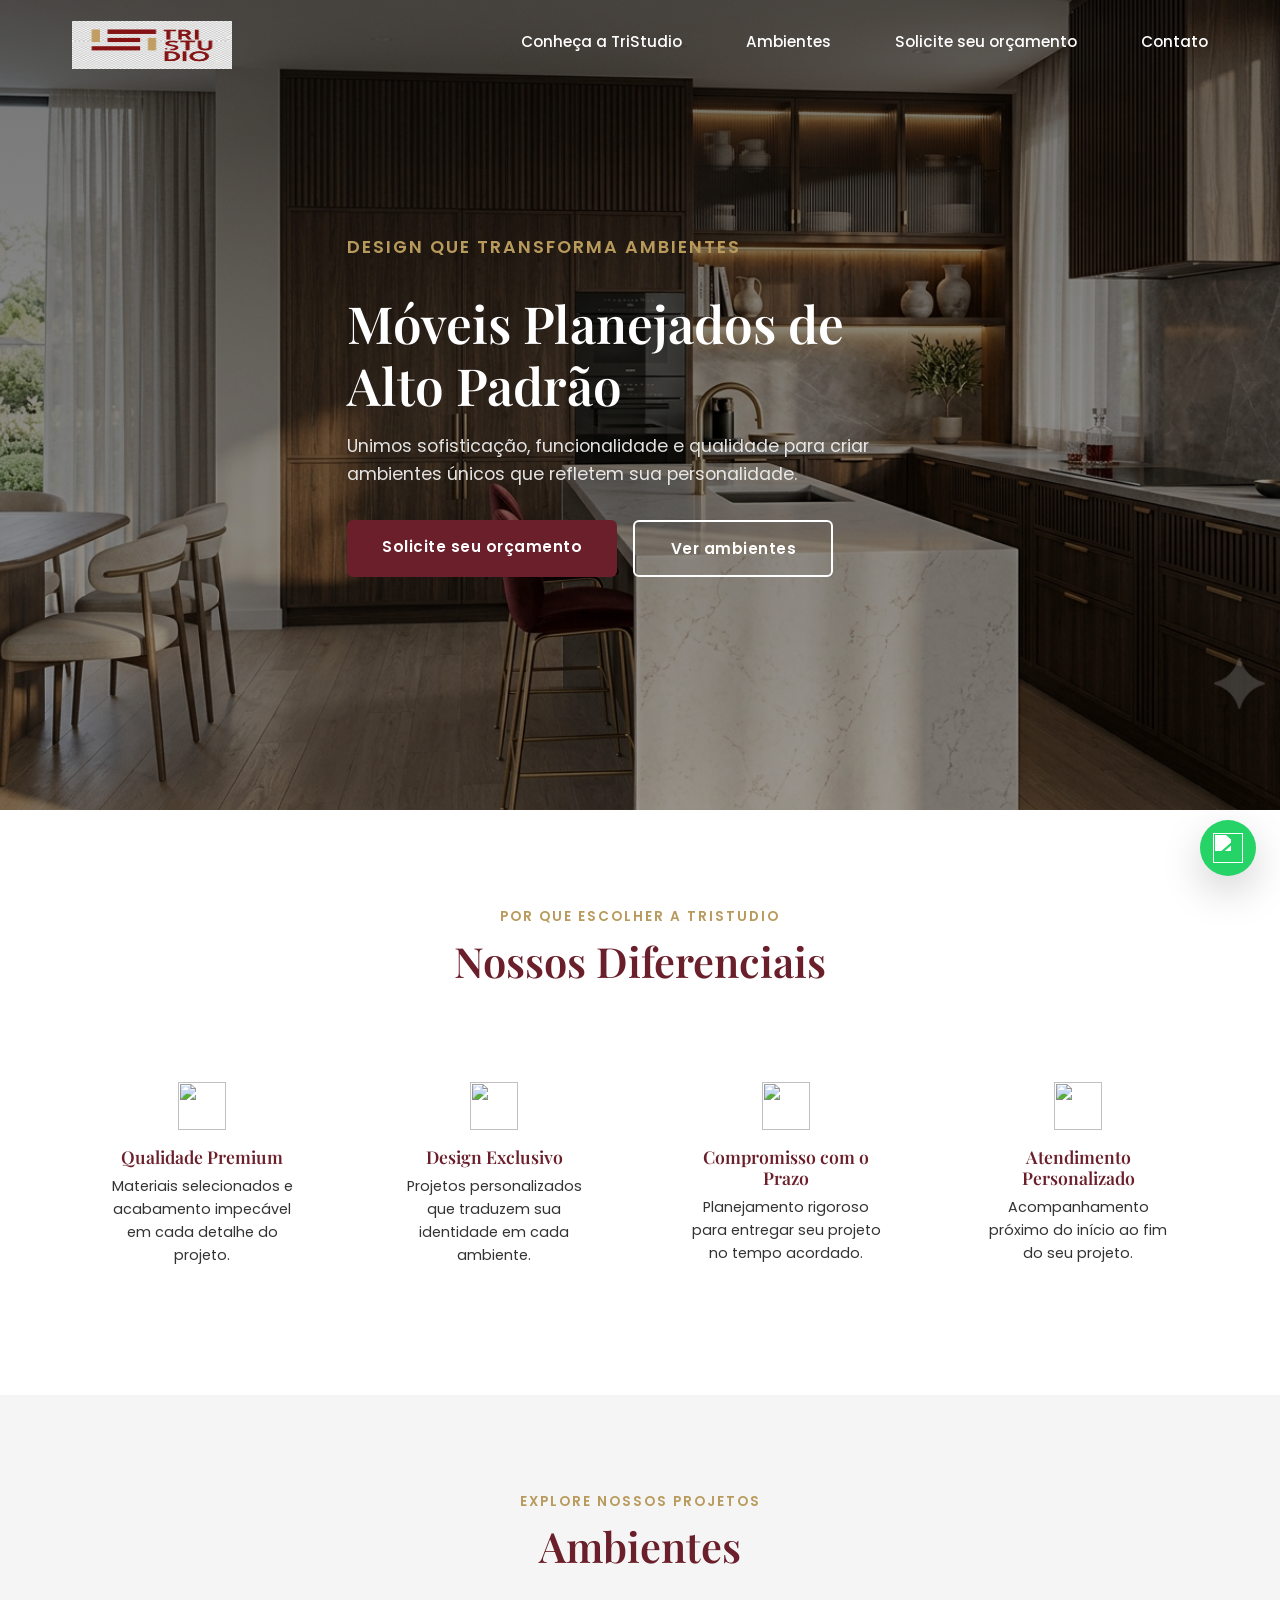
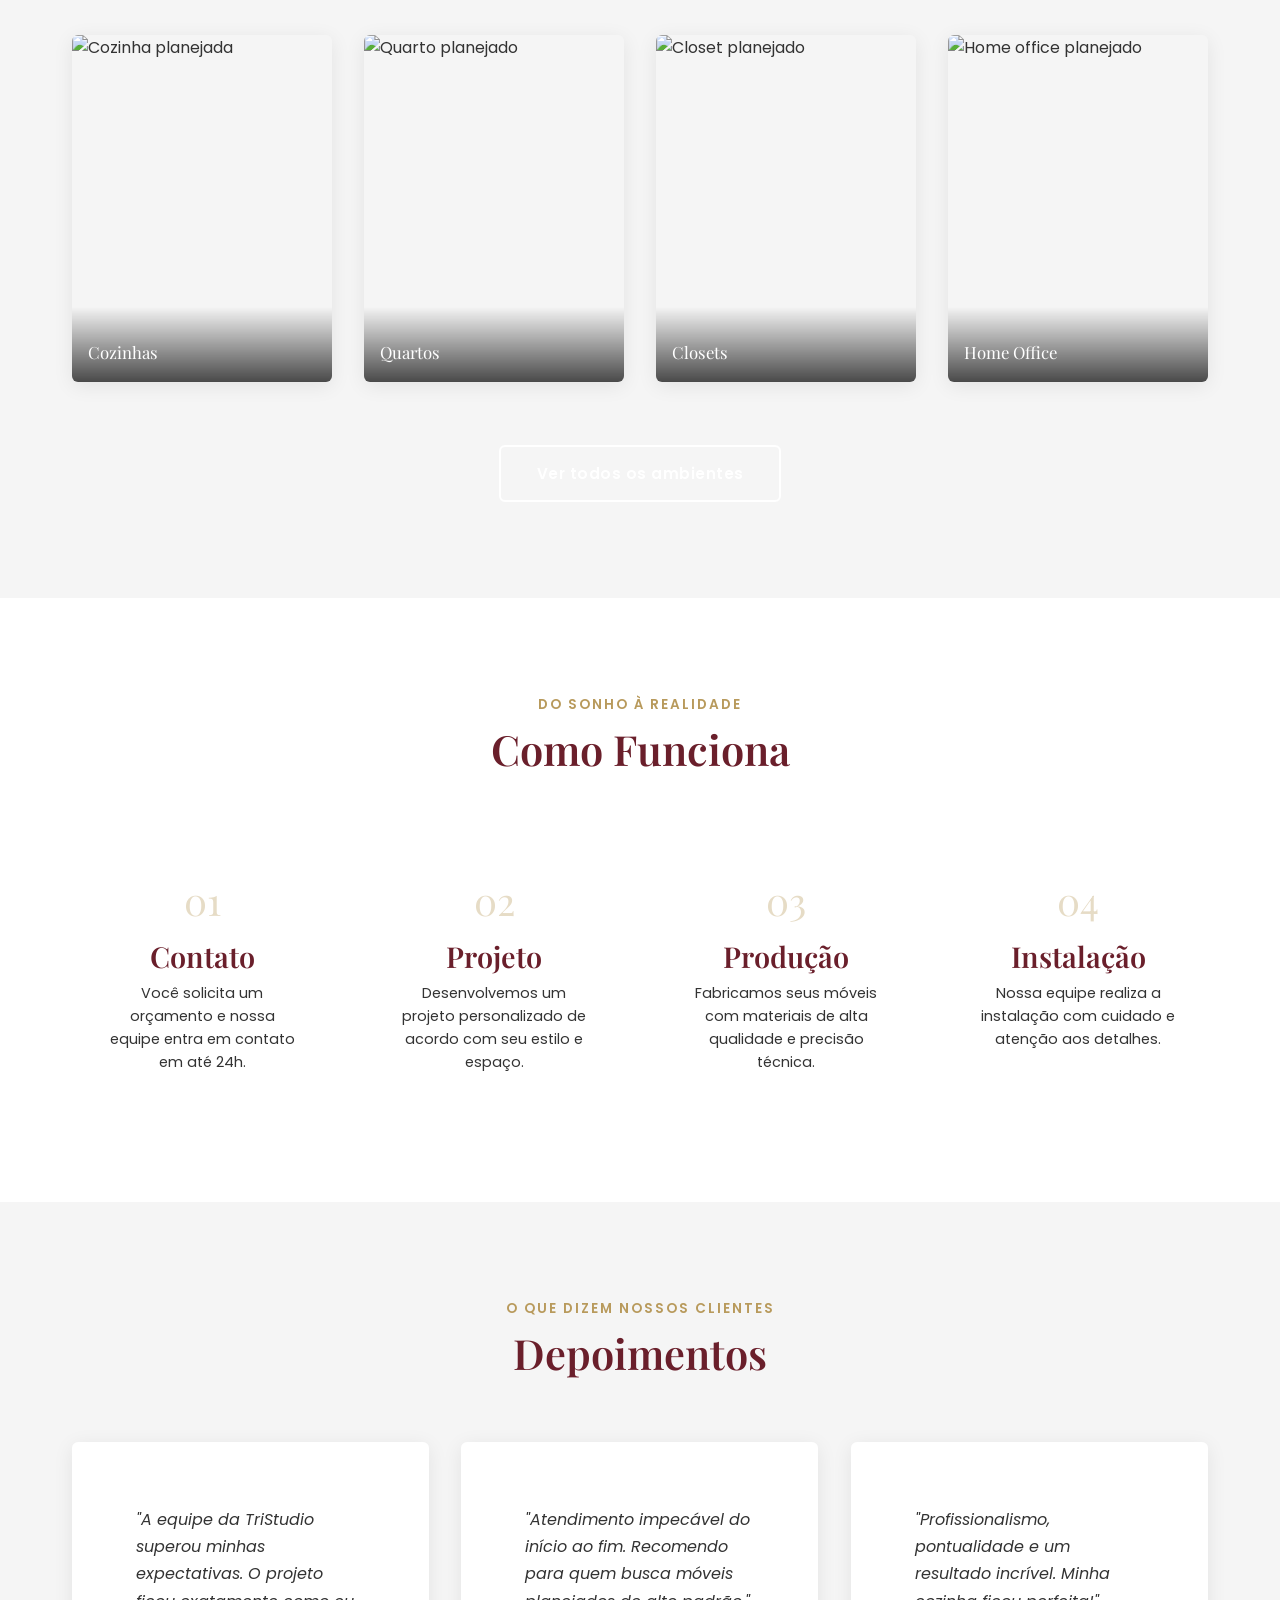
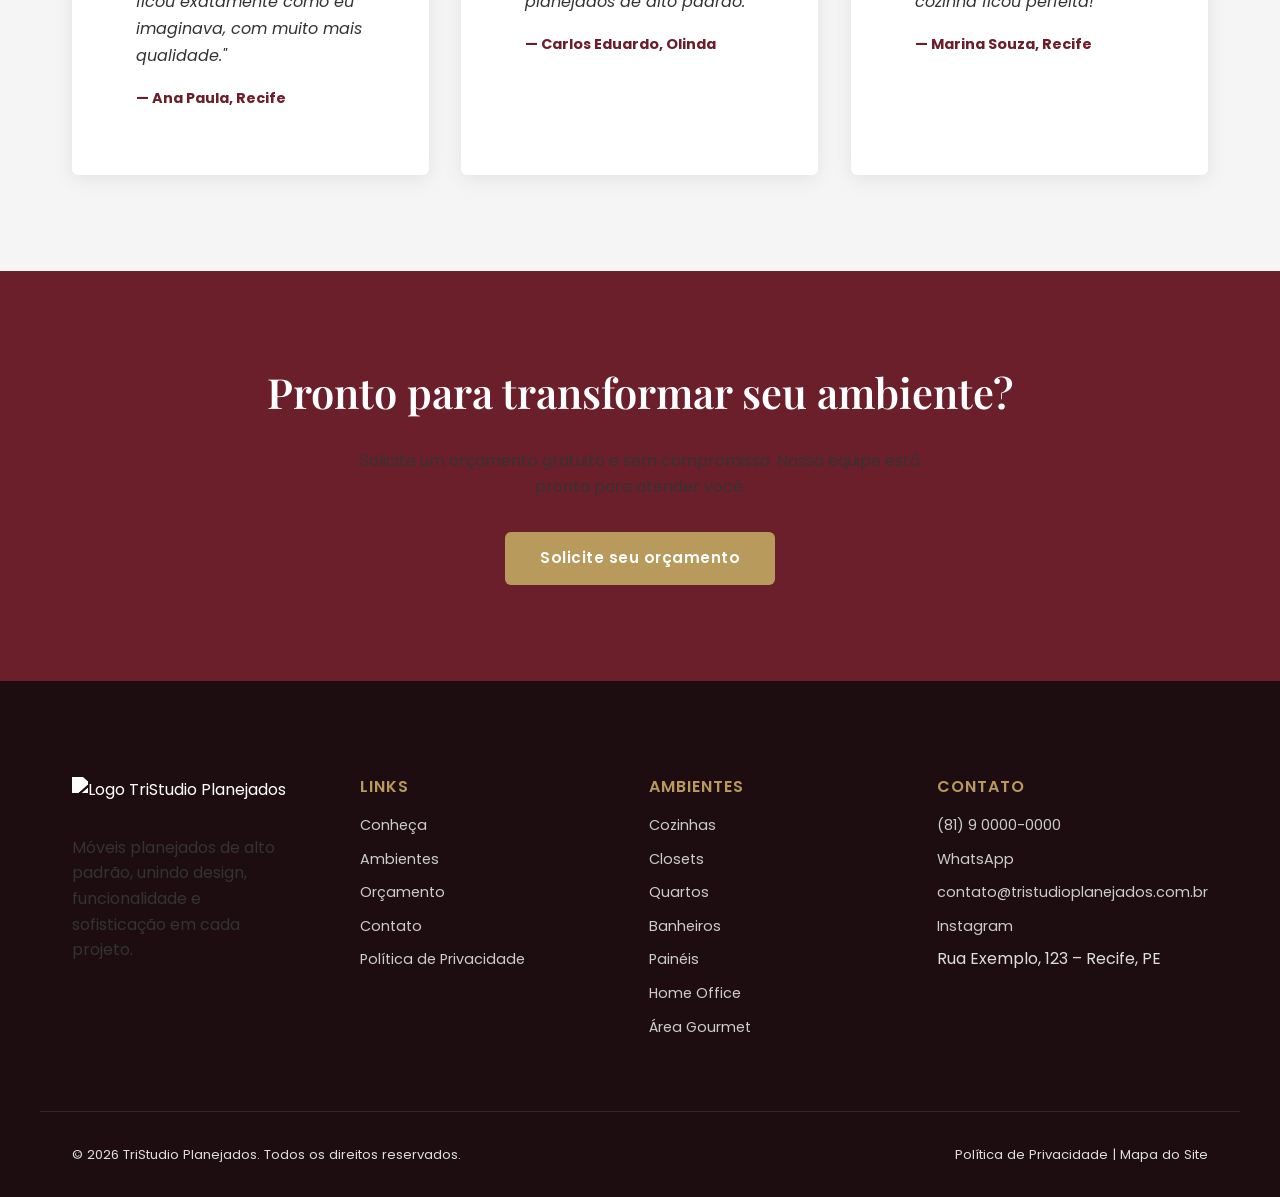
==== commit 74c36cb5: "segundo commit" ====
--- a/index.html
+++ b/index.html
@@ -54,7 +54,7 @@
   <header class="header" role="banner" id="header">
     <div class="header__container">
       <a href="index.html" class="header__logo" aria-label="TriStudio Planejados - Página inicial">
-        <img src="assets/logo/logo.png" alt="Logo TriStudio Planejados" width="160" height="48">
+        <img src="assets/logo/Gemini_Generated_Image_wd86e9wd86e9wd86.png" alt="Logo TriStudio Planejados" width="160" height="48">
       </a>
       <nav class="header__nav" role="navigation" aria-label="Menu principal">
         <a href="sobre.html" class="header__link">Conheça a TriStudio</a>
@@ -72,7 +72,7 @@
     <!-- ===================== HERO ===================== -->
     <section class="hero">
       <div class="hero__overlay"></div>
-      <img src="assets/imagens/salas/sala-01.jpg" alt="Sala planejada de alto padrão TriStudio" class="hero__imagem" loading="eager">
+      <img src="assets/imagens/banner/Gemini_Generated_Image_4hltcr4hltcr4hlt.png" alt="Sala planejada de alto padrão TriStudio" class="hero__imagem" loading="eager">
       <div class="hero__conteudo container" data-animar="fade-up">
         <p class="subtitulo">Design que transforma ambientes</p>
         <h1>Móveis Planejados de Alto Padrão</h1>
--- a/css/style.css
+++ b/css/style.css
@@ -537,3 +537,126 @@
 .btn-topo:hover {
   background: var(--cor-secundaria);
 }
+/* ===================================
+   RESPONSIVO - MOBILE
+   =================================== */
+
+/* Tablets e telas médias */
+@media (max-width: 1024px) {
+  .diferenciais__grid {
+    grid-template-columns: repeat(2, 1fr);
+  }
+
+  .footer__grid {
+    grid-template-columns: repeat(2, 1fr);
+  }
+}
+
+/* Mobile (celulares) */
+@media (max-width: 768px) {
+
+  /* Header / Menu hambúrguer */
+  .header__nav {
+    position: fixed;
+    top: 0;
+    right: -100%;
+    height: 100vh;
+    width: 70%;
+    max-width: 300px;
+    background: var(--cor-clara);
+    flex-direction: column;
+    align-items: flex-start;
+    justify-content: center;
+    padding: var(--espaco-lg);
+    gap: var(--espaco-md);
+    transition: right var(--transicao-suave);
+    box-shadow: var(--sombra-forte);
+  }
+
+  .menu-mobile-ativo .header__nav {
+    right: 0;
+  }
+
+  .header__link {
+    color: var(--cor-cinza-escuro) !important;
+    font-size: 1.1rem;
+  }
+
+  .header__hamburguer {
+    display: flex;
+  }
+
+  /* Hero */
+  .hero {
+    height: 90vh;
+    min-height: 500px;
+    text-align: center;
+  }
+
+  .hero__conteudo {
+    max-width: 100%;
+    padding: 0 var(--espaco-md);
+    margin: 0 auto;
+  }
+
+  .hero__conteudo p {
+    max-width: 100%;
+  }
+
+  .hero__botoes {
+    justify-content: center;
+  }
+
+  /* Diferenciais */
+  .diferenciais__grid {
+    grid-template-columns: 1fr;
+    gap: var(--espaco-md);
+  }
+
+  /* Timeline */
+  .timeline__lista {
+    flex-direction: column;
+    gap: var(--espaco-lg);
+  }
+
+  .timeline__lista::before {
+    display: none;
+  }
+
+  /* Footer */
+  .footer__grid {
+    grid-template-columns: 1fr;
+    text-align: center;
+    gap: var(--espaco-md);
+  }
+
+  .footer__bottom {
+    flex-direction: column;
+    text-align: center;
+  }
+
+  /* Botão voltar ao topo */
+  .btn-topo {
+    width: 42px;
+    height: 42px;
+    bottom: 20px;
+    right: 20px;
+  }
+}
+
+/* Telas muito pequenas */
+@media (max-width: 480px) {
+  .btn {
+    width: 100%;
+    text-align: center;
+  }
+
+  .hero__botoes {
+    flex-direction: column;
+    width: 100%;
+  }
+
+  .card-diferencial {
+    padding: var(--espaco-md);
+  }
+}
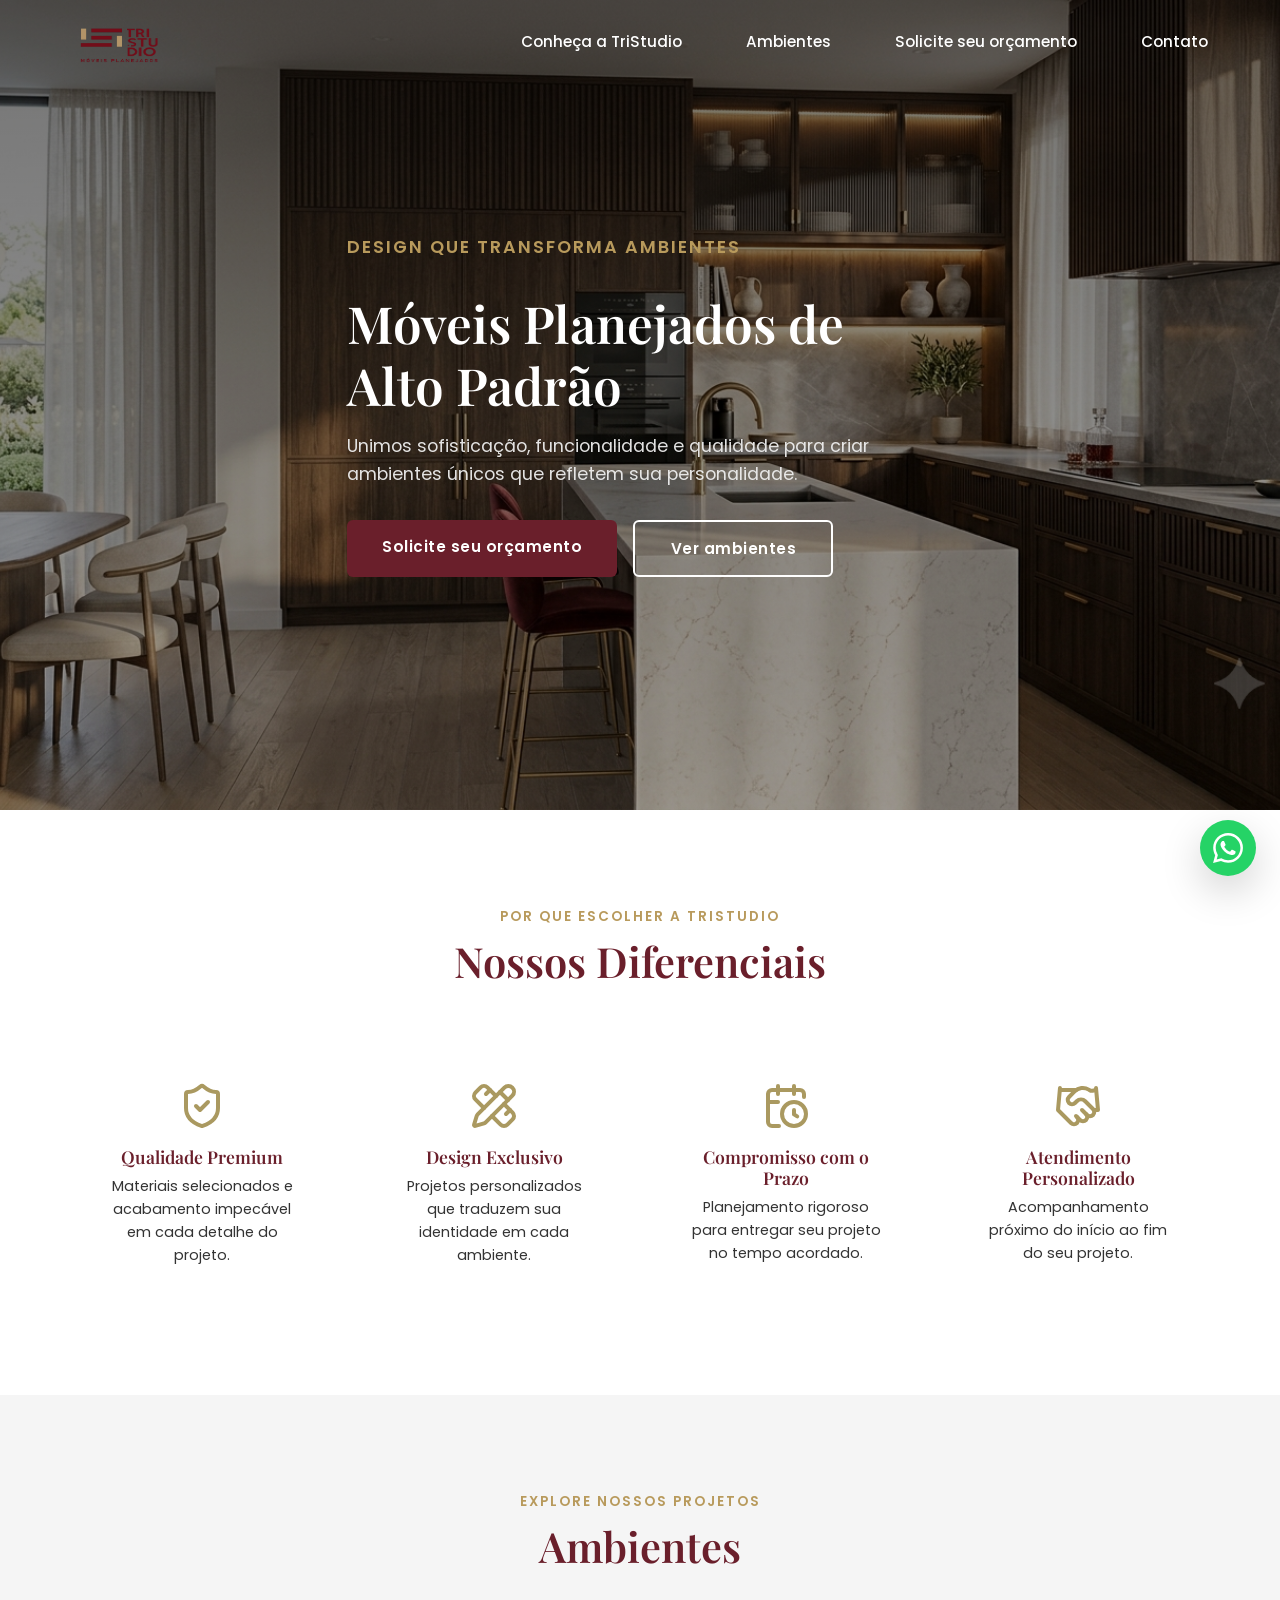
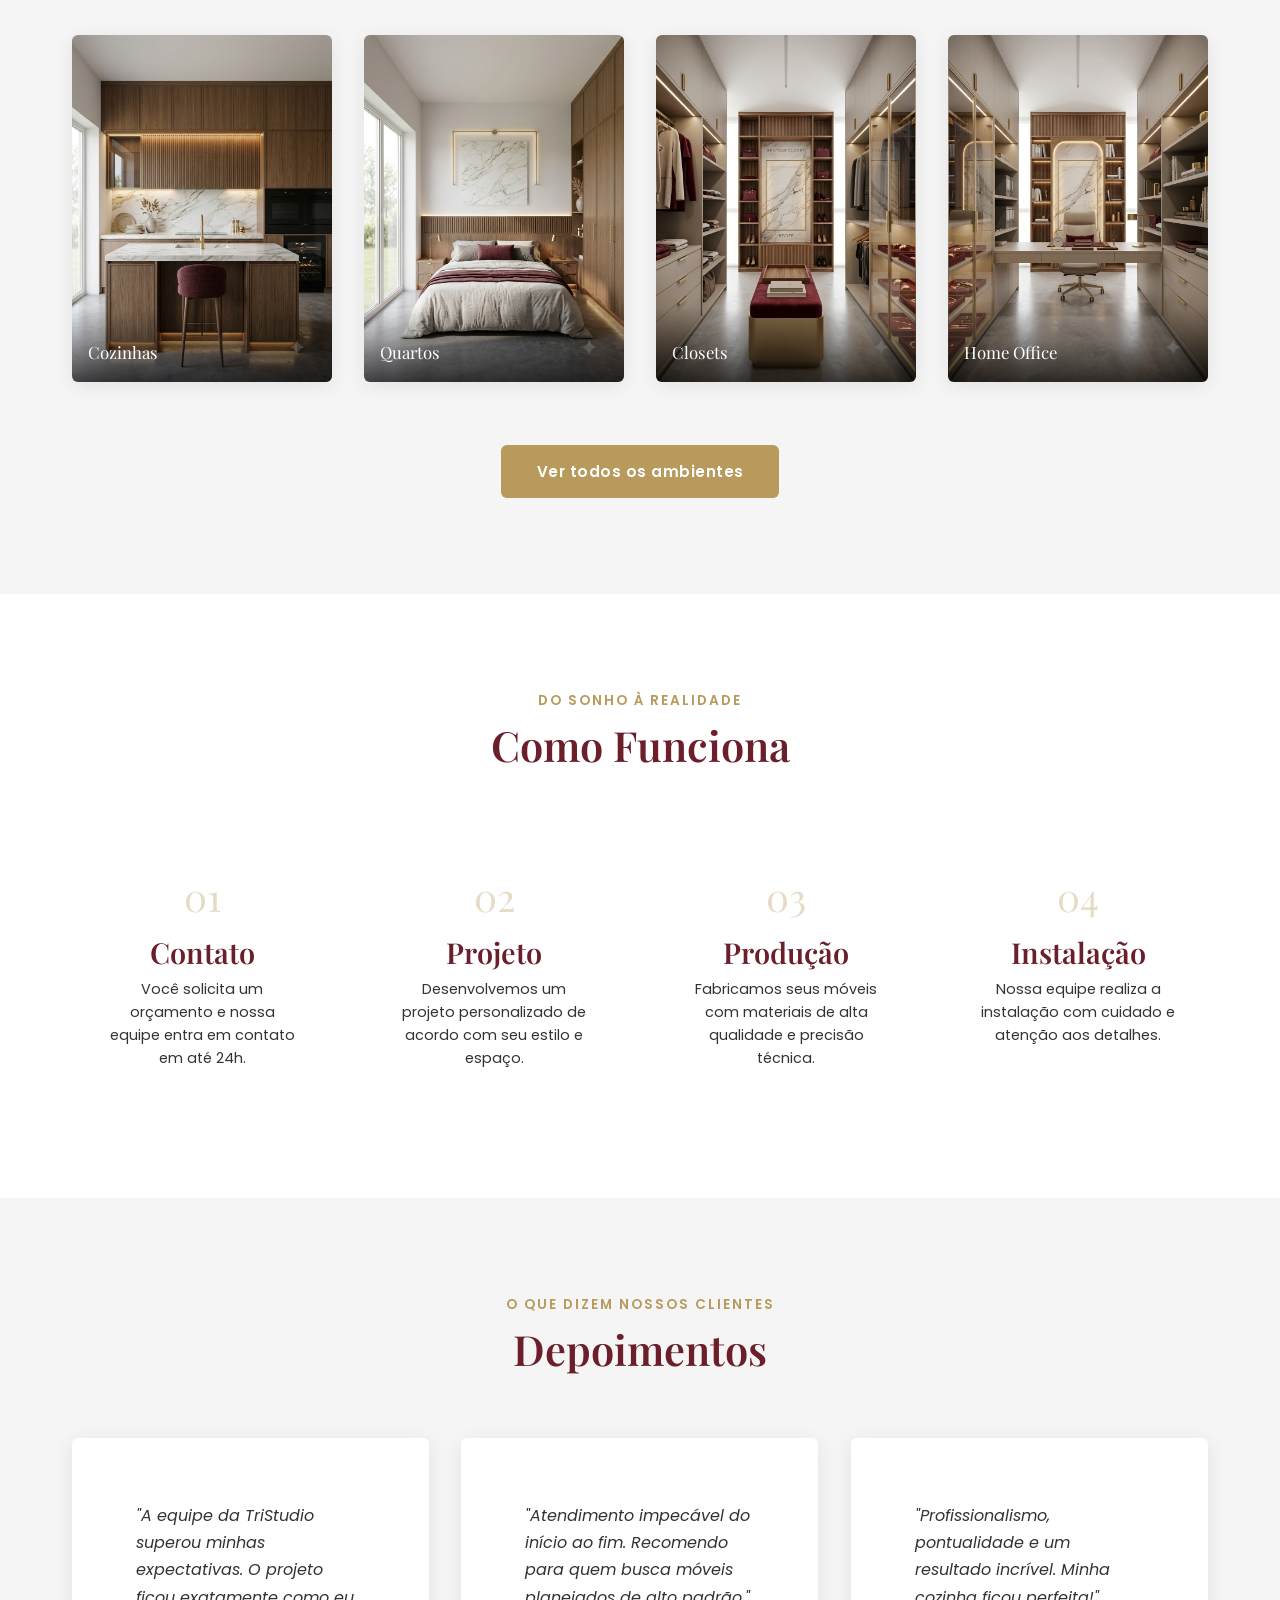
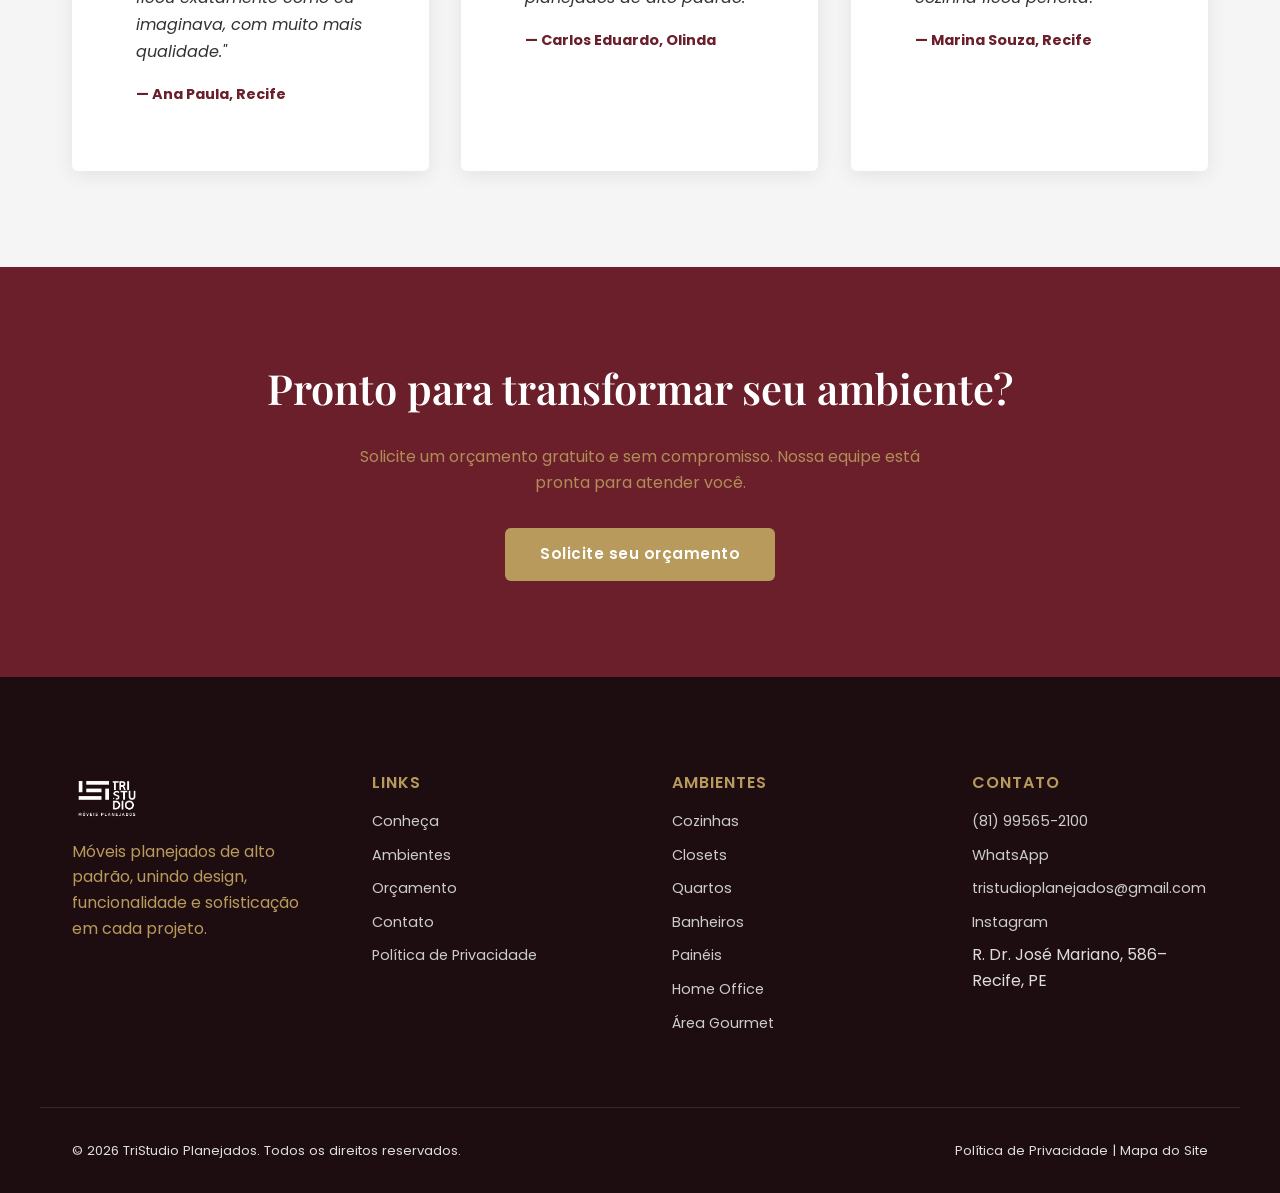
==== commit 5cd957ce: "Atualização do site Tristudio Planejados" ====
--- a/index.html
+++ b/index.html
@@ -54,7 +54,7 @@
   <header class="header" role="banner" id="header">
     <div class="header__container">
       <a href="index.html" class="header__logo" aria-label="TriStudio Planejados - Página inicial">
-        <img src="assets/logo/Gemini_Generated_Image_wd86e9wd86e9wd86.png" alt="Logo TriStudio Planejados" width="160" height="48">
+        <img src="assets/logo/WhatsApp Image 2026-07-18 at 18.10.50-Photoroom.png" alt="Logo TriStudio Planejados" width="100" height="48">
       </a>
       <nav class="header__nav" role="navigation" aria-label="Menu principal">
         <a href="sobre.html" class="header__link">Conheça a TriStudio</a>
@@ -127,25 +127,26 @@
 
         <div class="ambientes-home__grid">
           <a href="ambientes.html#cozinhas" class="ambiente-home__card" data-animar="fade-up">
-            <img src="assets/imagens/cozinhas/cozinha-01.jpg" alt="Cozinha planejada" loading="lazy">
+            <img src="assets/imagens/cozinhas/cozinha-01.png" alt="Cozinha planejada" loading="lazy">
             <span>Cozinhas</span>
           </a>
           <a href="ambientes.html#quartos" class="ambiente-home__card" data-animar="fade-up">
-            <img src="assets/imagens/quartos/quarto-01.jpg" alt="Quarto planejado" loading="lazy">
+            <img src="assets/imagens/quartos/quarto-01.png" alt="Quarto planejado" loading="lazy">
             <span>Quartos</span>
           </a>
           <a href="ambientes.html#closets" class="ambiente-home__card" data-animar="fade-up">
-            <img src="assets/imagens/closets/closet-01.jpg" alt="Closet planejado" loading="lazy">
+            <img src="assets/imagens/closets/closet-01.png" alt="Closet planejado" loading="lazy">
             <span>Closets</span>
           </a>
           <a href="ambientes.html#home-office" class="ambiente-home__card" data-animar="fade-up">
-            <img src="assets/imagens/home-office/office-01.jpg" alt="Home office planejado" loading="lazy">
+            <img src="assets/imagens/home-office/office-01.png" alt="Home office planejado" loading="lazy">
             <span>Home Office</span>
           </a>
         </div>
 
         <div style="text-align:center; margin-top: var(--espaco-lg);">
-          <a href="ambientes.html" class="btn btn-secundario">Ver todos os ambientes</a>
+                <a href="ambientes.html" class="btn btn-primario" style="background:var(--cor-secundaria)">Ver todos os ambientes</a>
+
         </div>
       </div>
     </section>
@@ -223,7 +224,7 @@
     <div class="container footer__grid">
       <div class="footer__coluna">
         <a href="index.html" class="footer__logo">
-          <img src="assets/logo/logo.png" alt="Logo TriStudio Planejados">
+          <img src="assets/logo/WhatsApp Image 2026-07-18 at 18.10.50-Photoroom.png" alt="Logo TriStudio Planejados">
         </a>
         <p>Móveis planejados de alto padrão, unindo design, funcionalidade e sofisticação em cada projeto.</p>
       </div>
@@ -252,11 +253,11 @@
       <div class="footer__coluna">
         <h4>Contato</h4>
         <ul>
-          <li><a href="tel:+558190000000">(81) 9 0000-0000</a></li>
-          <li><a href="https://wa.me/558190000000" target="_blank" rel="noopener">WhatsApp</a></li>
-          <li><a href="mailto:contato@tristudioplanejados.com.br">contato@tristudioplanejados.com.br</a></li>
+          <li><a href="tel:+5581995652100">(81) 99565-2100</a></li>
+          <li><a href="https://wa.me/5581995652100" target="_blank" rel="noopener">WhatsApp</a></li>
+          <li><a href="mailto:tristudioplanejados@gmail.com">tristudioplanejados@gmail.com</a></li>
           <li><a href="https://instagram.com/tristudioplanejados" target="_blank" rel="noopener">Instagram</a></li>
-          <li>Rua Exemplo, 123 – Recife, PE</li>
+          <li>R. Dr. José Mariano, 586– Recife, PE</li>
         </ul>
       </div>
     </div>
--- a/css/style.css
+++ b/css/style.css
@@ -323,6 +323,12 @@
   font-size: 0.92rem;
   color: #666;
 }
+.diferencial__card img{
+    width:70px;
+    height:70px;
+    filter: brightness(0) saturate(100%) invert(62%) sepia(28%) saturate(531%) hue-rotate(9deg) brightness(93%) contrast(88%);
+}
+
 
 /* ===================================
    COMO FUNCIONA (Timeline)
@@ -447,6 +453,10 @@
   margin-bottom: var(--espaco-md);
 }
 
+.cta p {
+ color:#B89A5C;
+}
+
 /* ===================================
    FOOTER
    =================================== */
@@ -486,7 +496,7 @@
 }
 
 .footer__logo img {
-  height: 42px;
+  height: 50px;
   margin-bottom: var(--espaco-sm);
   filter: brightness(0) invert(1);
 }
@@ -505,6 +515,9 @@
 
 .footer__bottom a:hover {
   color: var(--cor-secundaria);
+}
+.footer__coluna p {
+  color: #B89A5C;
 }
 
 /* Botão voltar ao topo */
--- a/css/components.css
+++ b/css/components.css
@@ -715,3 +715,121 @@
   padding-left: var(--espaco-md);
   list-style: disc;
 }
+/* ===================================
+   GALERIA DE AMBIENTES
+   =================================== */
+.ambientes__categorias {
+  display: flex;
+  flex-wrap: wrap;
+  gap: 0.75rem;
+  justify-content: center;
+  margin-bottom: 2.5rem;
+}
+
+.categoria-btn {
+  padding: 0.6rem 1.2rem;
+  border: 1px solid var(--cor-cinza-claro, #ddd);
+  background: transparent;
+  border-radius: 30px;
+  cursor: pointer;
+  font-size: 0.9rem;
+  transition: all 0.3s ease;
+}
+
+.categoria-btn:hover {
+  background: var(--cor-secundaria, #b08d57);
+  color: #fff;
+}
+
+.categoria-btn--ativo {
+  background: var(--cor-secundaria, #b08d57);
+  color: #fff;
+  border-color: var(--cor-secundaria, #b08d57);
+}
+
+.ambientes__galeria {
+  display: grid;
+  grid-template-columns: repeat(auto-fill, minmax(260px, 1fr));
+  gap: 1.2rem;
+}
+
+.galeria__item {
+  margin: 0;
+  overflow: hidden;
+  border-radius: 8px;
+  cursor: pointer;
+  aspect-ratio: 4/3;
+}
+
+.galeria__imagem {
+  width: 100%;
+  height: 100%;
+  object-fit: cover;
+  display: block;
+  transition: transform 0.4s ease;
+}
+
+.galeria__item:hover .galeria__imagem {
+  transform: scale(1.08);
+}
+
+/* ===================================
+   LIGHTBOX
+   =================================== */
+.lightbox {
+  position: fixed;
+  inset: 0;
+  background: rgba(0, 0, 0, 0.9);
+  display: flex;
+  align-items: center;
+  justify-content: center;
+  z-index: 999;
+  opacity: 0;
+  visibility: hidden;
+  transition: opacity 0.3s ease;
+}
+
+.lightbox--ativo {
+  opacity: 1;
+  visibility: visible;
+}
+
+.lightbox__conteudo {
+  max-width: 90vw;
+  max-height: 90vh;
+}
+
+.lightbox__imagem {
+  max-width: 100%;
+  max-height: 90vh;
+  border-radius: 4px;
+}
+
+.lightbox__fechar,
+.lightbox__anterior,
+.lightbox__proxima {
+  position: absolute;
+  background: transparent;
+  border: none;
+  color: #fff;
+  font-size: 2.5rem;
+  cursor: pointer;
+  z-index: 1000;
+}
+
+.lightbox__fechar {
+  top: 20px;
+  right: 30px;
+}
+
+.lightbox__anterior {
+  left: 20px;
+  top: 50%;
+  transform: translateY(-50%);
+}
+
+.lightbox__proxima {
+  right: 20px;
+  top: 50%;
+  transform: translateY(-50%);
+}
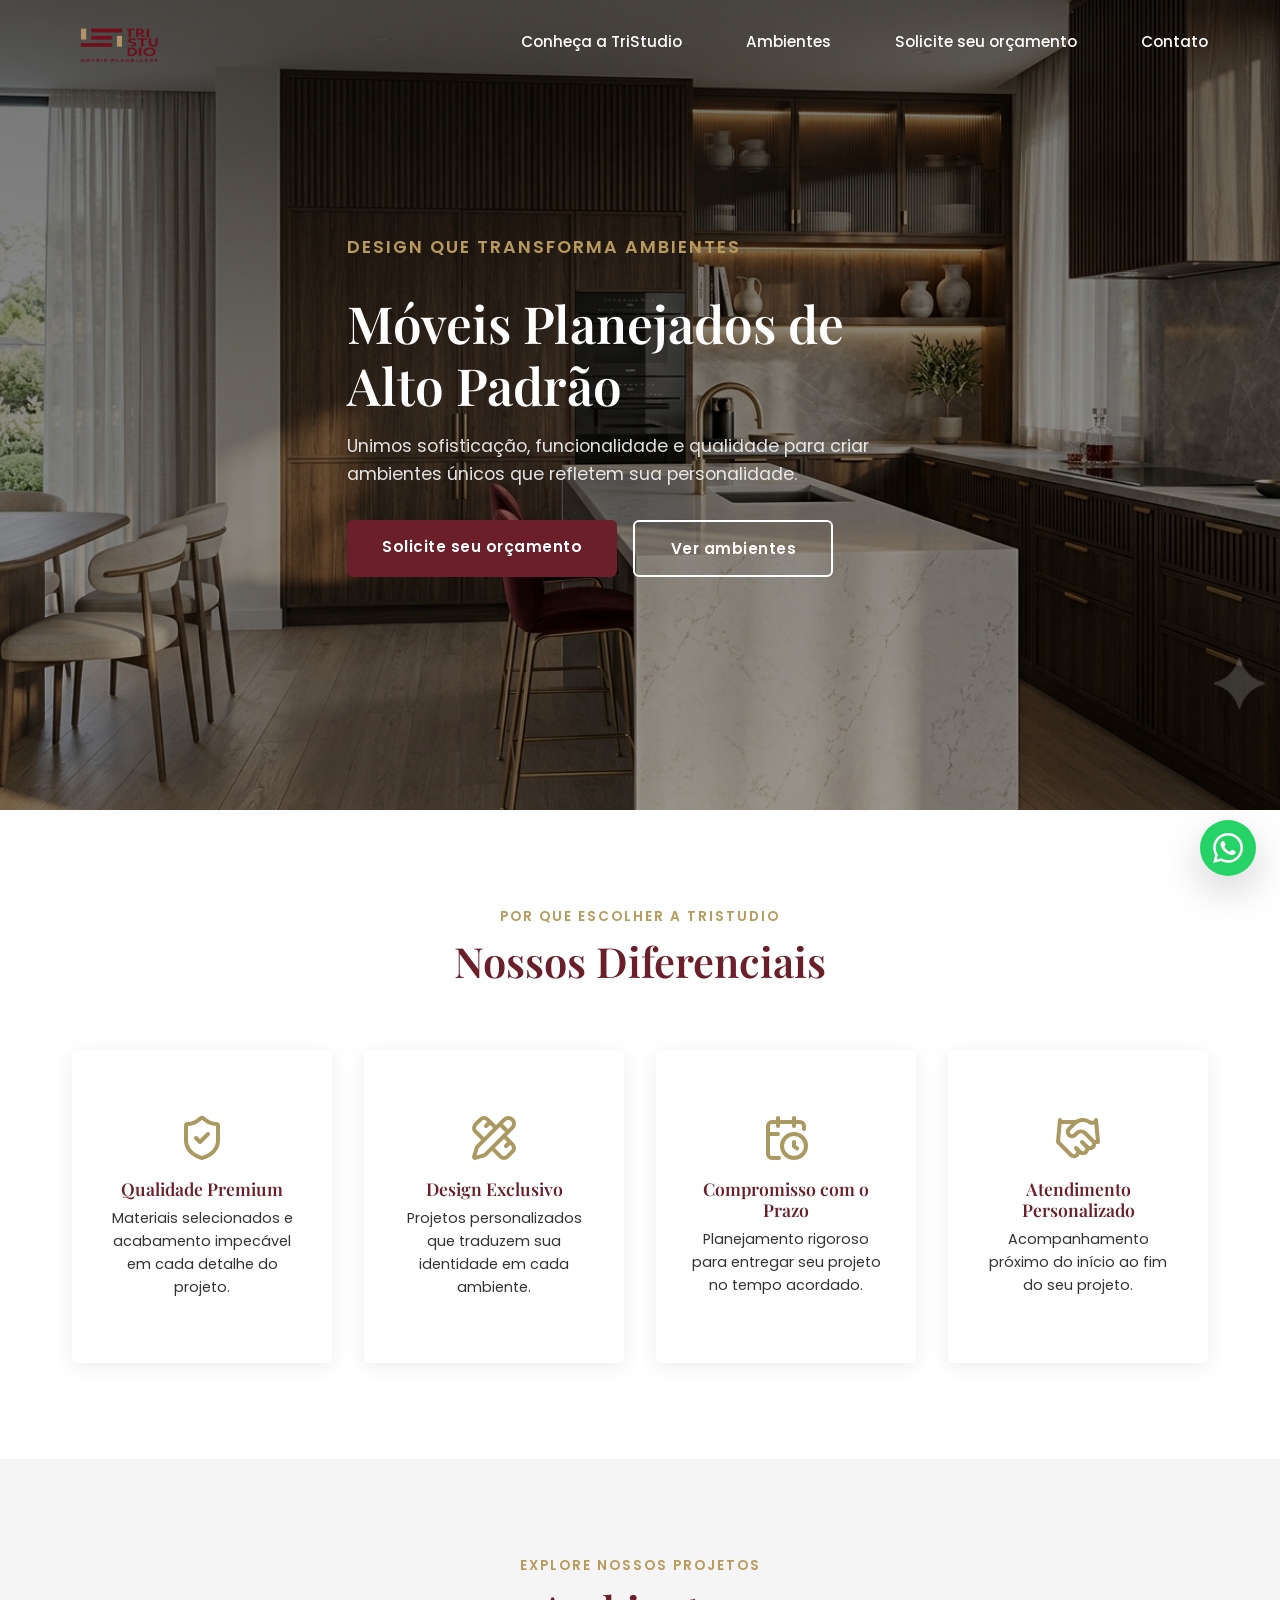
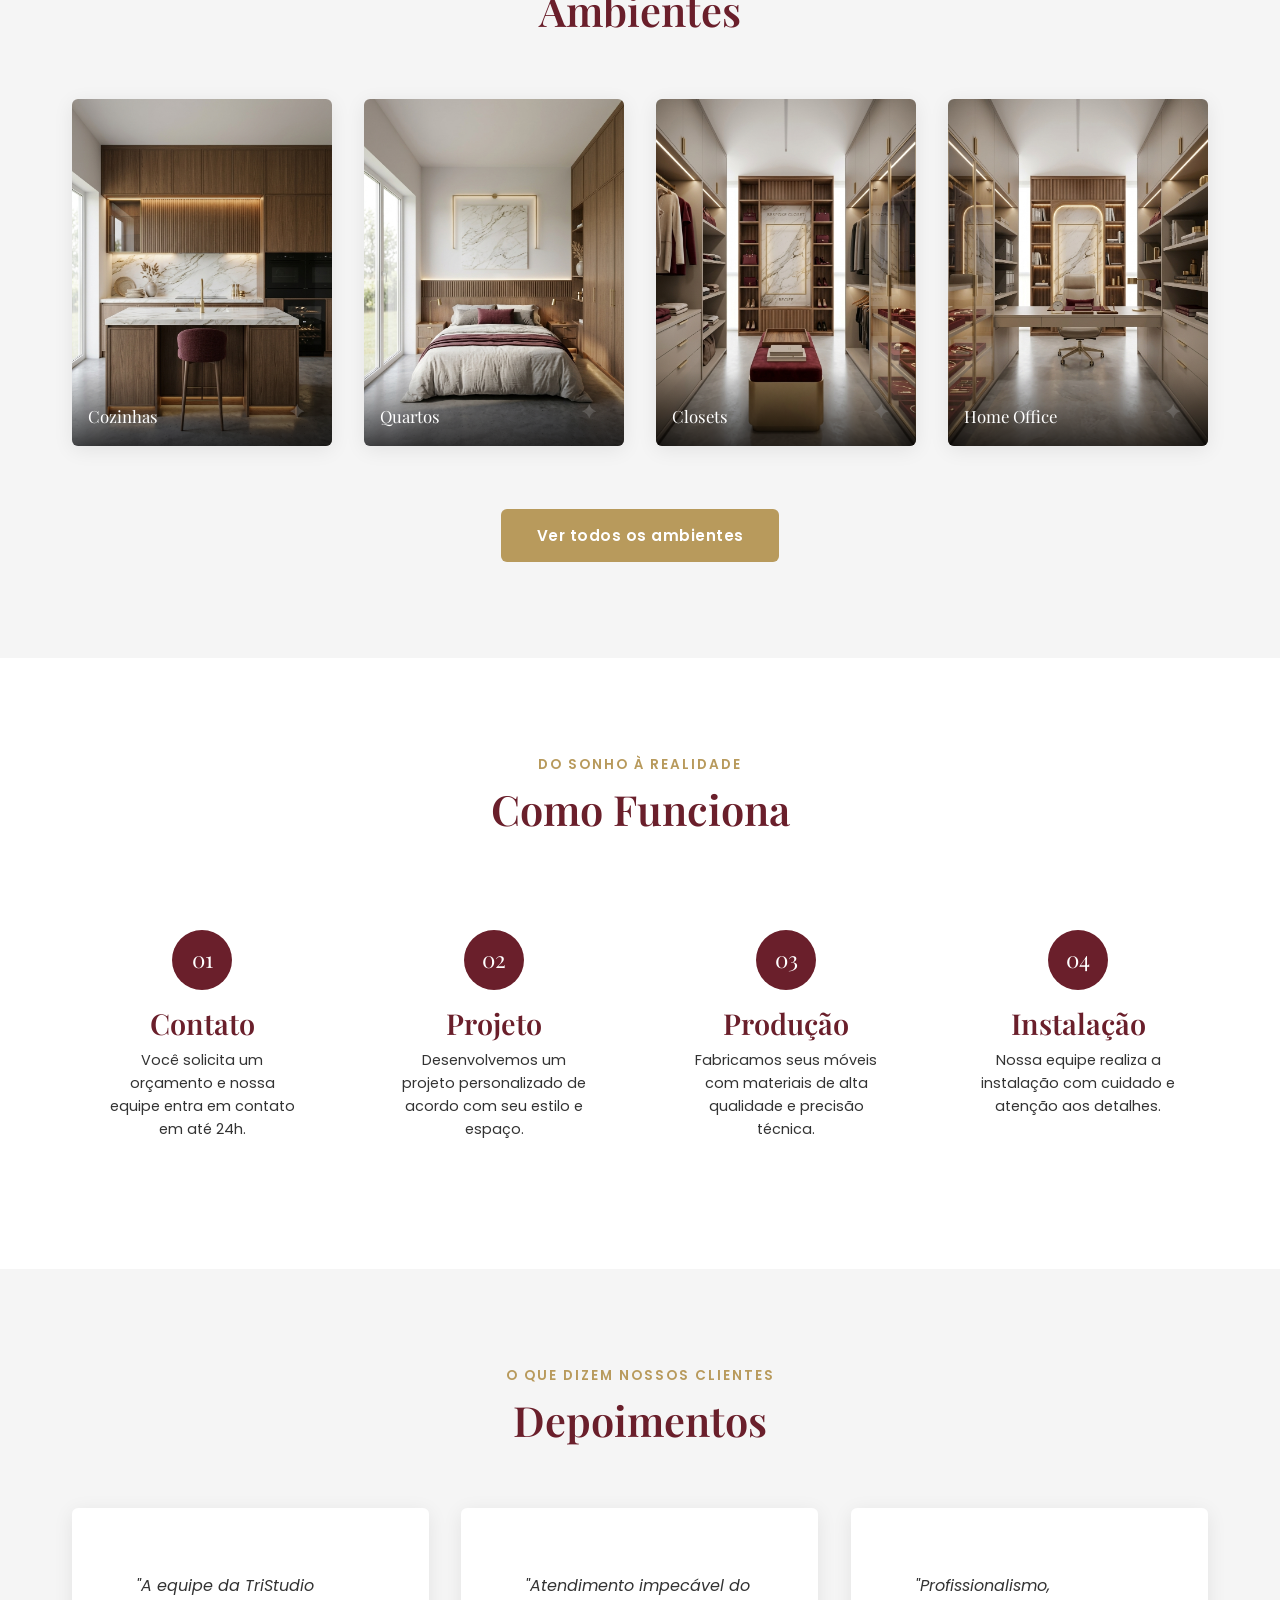
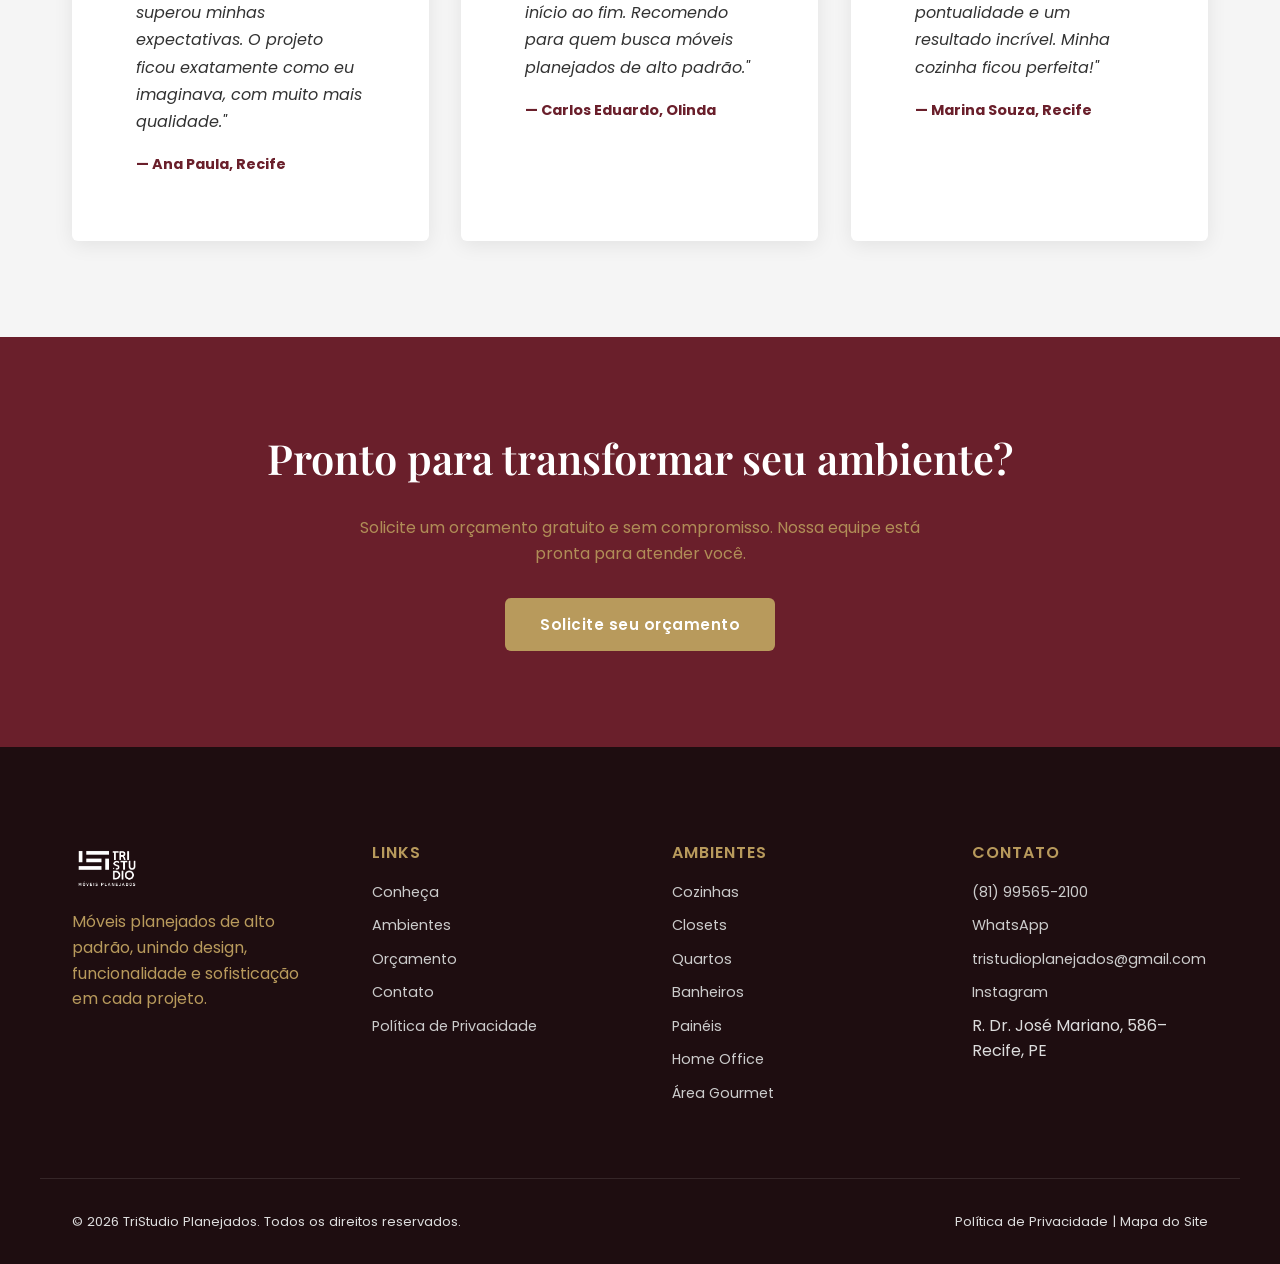
==== commit f958c1b7: "botão whats" ====
--- a/index.html
+++ b/index.html
@@ -267,7 +267,7 @@
     </div>
   </footer>
 
-  <a href="https://wa.me/558190000000" target="_blank" rel="noopener" class="whatsapp-flutuante" aria-label="Falar no WhatsApp">
+  <a href="https://wa.me/5581995652100" target="_blank" rel="noopener" class="whatsapp-flutuante" aria-label="Falar no WhatsApp">
     <img src="assets/icons/whatsapp.svg" alt="">
   </a>
 
--- a/css/style.css
+++ b/css/style.css
@@ -523,7 +523,7 @@
 /* Botão voltar ao topo */
 .btn-topo {
   position: fixed;
-  bottom: 30px;
+  bottom: 92px; /* empilha acima do WhatsApp (24px + 56px + 12px de respiro) */
   right: 30px;
   width: 48px;
   height: 48px;
@@ -538,7 +538,8 @@
   visibility: hidden;
   transform: translateY(20px);
   transition: var(--transicao-suave);
-  z-index: 999;
+  z-index: 998;
+  right: 24px;
 }
 
 .btn-topo.visivel {
@@ -550,126 +551,3 @@
 .btn-topo:hover {
   background: var(--cor-secundaria);
 }
-/* ===================================
-   RESPONSIVO - MOBILE
-   =================================== */
-
-/* Tablets e telas médias */
-@media (max-width: 1024px) {
-  .diferenciais__grid {
-    grid-template-columns: repeat(2, 1fr);
-  }
-
-  .footer__grid {
-    grid-template-columns: repeat(2, 1fr);
-  }
-}
-
-/* Mobile (celulares) */
-@media (max-width: 768px) {
-
-  /* Header / Menu hambúrguer */
-  .header__nav {
-    position: fixed;
-    top: 0;
-    right: -100%;
-    height: 100vh;
-    width: 70%;
-    max-width: 300px;
-    background: var(--cor-clara);
-    flex-direction: column;
-    align-items: flex-start;
-    justify-content: center;
-    padding: var(--espaco-lg);
-    gap: var(--espaco-md);
-    transition: right var(--transicao-suave);
-    box-shadow: var(--sombra-forte);
-  }
-
-  .menu-mobile-ativo .header__nav {
-    right: 0;
-  }
-
-  .header__link {
-    color: var(--cor-cinza-escuro) !important;
-    font-size: 1.1rem;
-  }
-
-  .header__hamburguer {
-    display: flex;
-  }
-
-  /* Hero */
-  .hero {
-    height: 90vh;
-    min-height: 500px;
-    text-align: center;
-  }
-
-  .hero__conteudo {
-    max-width: 100%;
-    padding: 0 var(--espaco-md);
-    margin: 0 auto;
-  }
-
-  .hero__conteudo p {
-    max-width: 100%;
-  }
-
-  .hero__botoes {
-    justify-content: center;
-  }
-
-  /* Diferenciais */
-  .diferenciais__grid {
-    grid-template-columns: 1fr;
-    gap: var(--espaco-md);
-  }
-
-  /* Timeline */
-  .timeline__lista {
-    flex-direction: column;
-    gap: var(--espaco-lg);
-  }
-
-  .timeline__lista::before {
-    display: none;
-  }
-
-  /* Footer */
-  .footer__grid {
-    grid-template-columns: 1fr;
-    text-align: center;
-    gap: var(--espaco-md);
-  }
-
-  .footer__bottom {
-    flex-direction: column;
-    text-align: center;
-  }
-
-  /* Botão voltar ao topo */
-  .btn-topo {
-    width: 42px;
-    height: 42px;
-    bottom: 20px;
-    right: 20px;
-  }
-}
-
-/* Telas muito pequenas */
-@media (max-width: 480px) {
-  .btn {
-    width: 100%;
-    text-align: center;
-  }
-
-  .hero__botoes {
-    flex-direction: column;
-    width: 100%;
-  }
-
-  .card-diferencial {
-    padding: var(--espaco-md);
-  }
-}
--- a/css/components.css
+++ b/css/components.css
@@ -23,7 +23,354 @@
 }
 
 /* ===================================
-   AMBIENTES: MENU DE CATEGORIAS
+   TÍTULO DE SEÇÃO (reutilizável)
+   =================================== */
+.titulo-secao {
+  text-align: center;
+  margin-bottom: var(--espaco-lg);
+}
+
+/* ===================================
+   HERO (páginas internas com imagem em <img>)
+   =================================== */
+.hero {
+  position: relative;
+  height: 90vh;
+  min-height: 600px;
+  display: flex;
+  align-items: center;
+  overflow: hidden;
+}
+
+.hero__imagem {
+  position: absolute;
+  inset: 0;
+  width: 100%;
+  height: 100%;
+  object-fit: cover;
+  z-index: 1;
+}
+
+.hero__overlay {
+  position: absolute;
+  inset: 0;
+  background: linear-gradient(180deg, rgba(0,0,0,0.55), rgba(0,0,0,0.35));
+  z-index: 2;
+}
+
+.hero__conteudo {
+  position: relative;
+  z-index: 3;
+  color: #fff;
+  max-width: 650px;
+}
+
+.hero__conteudo .subtitulo {
+  color: var(--cor-secundaria);
+}
+
+.hero__conteudo h1 {
+  color: #fff;
+  font-size: clamp(2.2rem, 4vw, 3.4rem);
+  margin-bottom: var(--espaco-sm);
+}
+
+.hero__texto {
+  font-size: 1.1rem;
+  margin-bottom: var(--espaco-md);
+  opacity: 0.95;
+}
+
+.hero__botoes {
+  display: flex;
+  gap: var(--espaco-sm);
+  flex-wrap: wrap;
+}
+
+/* ===================================
+   DIFERENCIAIS
+   =================================== */
+.secao-diferenciais {
+  padding: var(--espaco-xl) 0;
+}
+
+.diferenciais__grid {
+  display: grid;
+  grid-template-columns: repeat(4, 1fr);
+  gap: var(--espaco-md);
+}
+
+.diferencial__card {
+  background: var(--cor-clara);
+  text-align: center;
+  padding: var(--espaco-lg) var(--espaco-md);
+  border-radius: var(--radius-padrao);
+  box-shadow: var(--sombra-suave);
+  transition: transform var(--transicao-suave);
+}
+
+.diferencial__card:hover {
+  transform: translateY(-8px);
+}
+
+.diferencial__card img {
+  width: 48px;
+  height: 48px;
+  margin: 0 auto var(--espaco-sm);
+}
+
+.diferencial__card h3 {
+  font-size: 1.1rem;
+  color: var(--cor-primaria);
+  margin-bottom: var(--espaco-xs);
+}
+
+.diferencial__card p {
+  font-size: 0.9rem;
+  color: var(--cor-cinza-escuro);
+}
+
+/* ===================================
+   AMBIENTES DESTAQUE (HOME)
+   =================================== */
+.secao-ambientes-home {
+  background: var(--cor-cinza-claro);
+  padding: var(--espaco-xl) 0;
+}
+
+.ambientes-home__grid {
+  display: grid;
+  grid-template-columns: repeat(4, 1fr);
+  gap: var(--espaco-md);
+}
+
+.ambiente-home__card {
+  position: relative;
+  display: block;
+  border-radius: var(--radius-padrao);
+  overflow: hidden;
+  aspect-ratio: 3 / 4;
+  box-shadow: var(--sombra-suave);
+}
+
+.ambiente-home__card img {
+  width: 100%;
+  height: 100%;
+  object-fit: cover;
+  transition: transform var(--transicao-suave);
+}
+
+.ambiente-home__card:hover img {
+  transform: scale(1.08);
+}
+
+.ambiente-home__card span {
+  position: absolute;
+  bottom: 0;
+  left: 0;
+  right: 0;
+  background: linear-gradient(180deg, transparent, rgba(0,0,0,0.7));
+  color: #fff;
+  padding: var(--espaco-md) var(--espaco-sm) var(--espaco-sm);
+  font-family: var(--fonte-titulo);
+  font-size: 1.05rem;
+}
+
+/* ===================================
+   COMO FUNCIONA
+   =================================== */
+.secao-como-funciona {
+  padding: var(--espaco-xl) 0;
+}
+
+.etapas__grid {
+  display: grid;
+  grid-template-columns: repeat(4, 1fr);
+  gap: var(--espaco-md);
+  text-align: center;
+}
+
+.etapa__card {
+  padding: var(--espaco-md);
+  position: relative;
+}
+
+.etapa__numero {
+  display: inline-flex;
+  align-items: center;
+  justify-content: center;
+  width: 60px;
+  height: 60px;
+  border-radius: 50%;
+  background: var(--cor-primaria);
+  color: var(--cor-clara);
+  font-family: var(--fonte-titulo);
+  font-size: 1.4rem;
+  margin: 0 auto var(--espaco-sm);
+}
+
+.etapa__card h3 {
+  color: var(--cor-primaria);
+  margin-bottom: var(--espaco-xs);
+}
+
+.etapa__card p {
+  font-size: 0.9rem;
+  color: var(--cor-cinza-escuro);
+}
+
+/* ===================================
+   DEPOIMENTOS
+   =================================== */
+.secao-depoimentos {
+  background: var(--cor-cinza-claro);
+  padding: var(--espaco-xl) 0;
+}
+
+.depoimentos__grid {
+  display: grid;
+  grid-template-columns: repeat(3, 1fr);
+  gap: var(--espaco-md);
+}
+
+.depoimento__card {
+  background: var(--cor-clara);
+  padding: var(--espaco-lg);
+  border-radius: var(--radius-padrao);
+  box-shadow: var(--sombra-suave);
+  position: relative;
+}
+
+.depoimento__card p {
+  font-style: italic;
+  color: var(--cor-cinza-escuro);
+  margin-bottom: var(--espaco-sm);
+  line-height: 1.7;
+}
+
+.depoimento__card strong {
+  color: var(--cor-primaria);
+  font-size: 0.9rem;
+}
+
+/* ===================================
+   PÁGINA SOBRE: HISTÓRIA
+   =================================== */
+.secao-historia {
+  padding: var(--espaco-xl) 0;
+}
+
+.historia__grid {
+  display: grid;
+  grid-template-columns: 1fr 1fr;
+  gap: var(--espaco-lg);
+  align-items: center;
+}
+
+.historia__imagem img {
+  width: 100%;
+  border-radius: var(--radius-padrao);
+  box-shadow: var(--sombra-suave);
+}
+
+.historia__texto h2 {
+  margin-bottom: var(--espaco-sm);
+}
+
+.historia__texto p {
+  margin-bottom: var(--espaco-sm);
+  color: var(--cor-cinza-escuro);
+  line-height: 1.7;
+}
+
+/* ===================================
+   MISSÃO, VISÃO, VALORES
+   =================================== */
+.secao-mvv {
+  background: var(--cor-cinza-claro);
+  padding: var(--espaco-xl) 0;
+}
+
+.mvv__grid {
+  display: grid;
+  grid-template-columns: repeat(3, 1fr);
+  gap: var(--espaco-md);
+}
+
+.mvv__card {
+  background: var(--cor-clara);
+  text-align: center;
+  padding: var(--espaco-lg);
+  border-radius: var(--radius-padrao);
+  box-shadow: var(--sombra-suave);
+  transition: var(--transicao-suave);
+}
+
+.mvv__card:hover {
+  transform: translateY(-8px);
+  box-shadow: var(--sombra-forte);
+}
+
+.mvv__card img {
+  width: 48px;
+  height: 48px;
+  margin: 0 auto var(--espaco-sm);
+}
+
+.mvv__card h3 {
+  color: var(--cor-primaria);
+  margin-bottom: var(--espaco-xs);
+}
+
+.mvv__card p {
+  color: var(--cor-cinza-escuro);
+  font-size: 0.95rem;
+  line-height: 1.6;
+}
+
+/* ===================================
+   EQUIPE
+   =================================== */
+.secao-equipe {
+  padding: var(--espaco-xl) 0;
+}
+
+.equipe__grid {
+  display: grid;
+  grid-template-columns: repeat(3, 1fr);
+  gap: var(--espaco-md);
+}
+
+.equipe__card {
+  text-align: center;
+}
+
+.equipe__card img {
+  width: 100%;
+  aspect-ratio: 1 / 1;
+  object-fit: cover;
+  border-radius: var(--radius-padrao);
+  margin-bottom: var(--espaco-sm);
+  box-shadow: var(--sombra-suave);
+  transition: transform var(--transicao-suave);
+}
+
+.equipe__card:hover img {
+  transform: scale(1.03);
+}
+
+.equipe__card h3 {
+  font-size: 1.1rem;
+  color: var(--cor-primaria);
+}
+
+.equipe__card span {
+  font-size: 0.9rem;
+  color: #888;
+}
+
+/* ===================================
+   GALERIA DE AMBIENTES
    =================================== */
 .ambientes {
   padding: var(--espaco-xl) 0;
@@ -40,10 +387,12 @@
 .categoria-btn {
   padding: 0.6rem 1.4rem;
   border: 1px solid var(--cor-primaria);
+  background: transparent;
   border-radius: 30px;
   color: var(--cor-primaria);
   font-size: 0.9rem;
   font-weight: 500;
+  cursor: pointer;
   transition: var(--transicao-rapida);
 }
 
@@ -55,19 +404,18 @@
 .categoria-btn--ativo {
   background: var(--cor-primaria);
   color: var(--cor-clara);
-}
-
-/* ===================================
-   GALERIA
-   =================================== */
+  border-color: var(--cor-primaria);
+}
+
 .ambientes__galeria {
   display: grid;
-  grid-template-columns: repeat(3, 1fr);
+  grid-template-columns: repeat(auto-fill, minmax(260px, 1fr));
   gap: var(--espaco-sm);
   transition: opacity 0.3s ease;
 }
 
 .galeria__item {
+  margin: 0;
   overflow: hidden;
   border-radius: var(--radius-padrao);
   cursor: pointer;
@@ -79,6 +427,7 @@
   width: 100%;
   height: 100%;
   object-fit: cover;
+  display: block;
   transition: transform var(--transicao-suave);
 }
 
@@ -131,15 +480,17 @@
 .lightbox__anterior,
 .lightbox__proxima {
   position: absolute;
+  background: rgba(255, 255, 255, 0.1);
+  border: none;
   color: var(--cor-clara);
   font-size: 2rem;
-  background: rgba(255, 255, 255, 0.1);
   width: 48px;
   height: 48px;
   border-radius: 50%;
   display: flex;
   align-items: center;
   justify-content: center;
+  cursor: pointer;
   transition: var(--transicao-rapida);
 }
 
@@ -153,6 +504,7 @@
   background: var(--cor-secundaria);
   color: var(--cor-primaria);
 }
+
 /* ===================================
    FORMULÁRIO DE ORÇAMENTO
    =================================== */
@@ -256,6 +608,7 @@
   background: #e9f7ef;
   color: #1e7e34;
 }
+
 /* ===================================
    PÁGINA DE CONTATO
    =================================== */
@@ -321,340 +674,6 @@
   width: 100%;
   height: 100%;
   min-height: 450px;
-}
-/* ===================================
-   PÁGINA SOBRE: HISTÓRIA
-   =================================== */
-.secao-historia {
-  padding: var(--espaco-xl) 0;
-}
-
-.historia__grid {
-  display: grid;
-  grid-template-columns: 1fr 1fr;
-  gap: var(--espaco-lg);
-  align-items: center;
-}
-
-.historia__imagem img {
-  width: 100%;
-  border-radius: var(--radius-padrao);
-  box-shadow: var(--sombra-suave);
-}
-
-.historia__texto h2 {
-  margin-bottom: var(--espaco-sm);
-}
-
-.historia__texto p {
-  margin-bottom: var(--espaco-sm);
-  color: var(--cor-cinza-escuro);
-  line-height: 1.7;
-}
-
-/* ===================================
-   MISSÃO, VISÃO, VALORES
-   =================================== */
-.secao-mvv {
-  background: var(--cor-cinza-claro);
-  padding: var(--espaco-xl) 0;
-}
-
-.mvv__grid {
-  display: grid;
-  grid-template-columns: repeat(3, 1fr);
-  gap: var(--espaco-md);
-}
-
-.mvv__card {
-  background: var(--cor-clara);
-  text-align: center;
-  padding: var(--espaco-lg);
-  border-radius: var(--radius-padrao);
-  box-shadow: var(--sombra-suave);
-  transition: var(--transicao-suave);
-}
-
-.mvv__card:hover {
-  transform: translateY(-8px);
-  box-shadow: var(--sombra-forte);
-}
-
-.mvv__card img {
-  width: 48px;
-  height: 48px;
-  margin: 0 auto var(--espaco-sm);
-}
-
-.mvv__card h3 {
-  color: var(--cor-primaria);
-  margin-bottom: var(--espaco-xs);
-}
-
-.mvv__card p {
-  color: var(--cor-cinza-escuro);
-  font-size: 0.95rem;
-  line-height: 1.6;
-}
-
-/* ===================================
-   EQUIPE
-   =================================== */
-.secao-equipe {
-  padding: var(--espaco-xl) 0;
-}
-
-.titulo-secao {
-  text-align: center;
-  margin-bottom: var(--espaco-lg);
-}
-
-.equipe__grid {
-  display: grid;
-  grid-template-columns: repeat(3, 1fr);
-  gap: var(--espaco-md);
-}
-
-.equipe__card {
-  text-align: center;
-}
-
-.equipe__card img {
-  width: 100%;
-  aspect-ratio: 1 / 1;
-  object-fit: cover;
-  border-radius: var(--radius-padrao);
-  margin-bottom: var(--espaco-sm);
-  box-shadow: var(--sombra-suave);
-  transition: transform var(--transicao-suave);
-}
-
-.equipe__card:hover img {
-  transform: scale(1.03);
-}
-
-.equipe__card h3 {
-  font-size: 1.1rem;
-  color: var(--cor-primaria);
-}
-
-.equipe__card span {
-  font-size: 0.9rem;
-  color: #888;
-}
-/* ===================================
-   HERO
-   =================================== */
-.hero {
-  position: relative;
-  height: 90vh;
-  min-height: 600px;
-  display: flex;
-  align-items: center;
-  overflow: hidden;
-}
-
-.hero__imagem {
-  position: absolute;
-  inset: 0;
-  width: 100%;
-  height: 100%;
-  object-fit: cover;
-  z-index: 1;
-}
-
-.hero__overlay {
-  position: absolute;
-  inset: 0;
-  background: linear-gradient(180deg, rgba(0,0,0,0.55), rgba(0,0,0,0.35));
-  z-index: 2;
-}
-
-.hero__conteudo {
-  position: relative;
-  z-index: 3;
-  color: #fff;
-  max-width: 650px;
-}
-
-.hero__conteudo .subtitulo {
-  color: var(--cor-secundaria);
-}
-
-.hero__conteudo h1 {
-  color: #fff;
-  font-size: clamp(2.2rem, 4vw, 3.4rem);
-  margin-bottom: var(--espaco-sm);
-}
-
-.hero__texto {
-  font-size: 1.1rem;
-  margin-bottom: var(--espaco-md);
-  opacity: 0.95;
-}
-
-.hero__botoes {
-  display: flex;
-  gap: var(--espaco-sm);
-  flex-wrap: wrap;
-}
-
-/* ===================================
-   DIFERENCIAIS
-   =================================== */
-.secao-diferenciais {
-  padding: var(--espaco-xl) 0;
-}
-
-.diferenciais__grid {
-  display: grid;
-  grid-template-columns: repeat(4, 1fr);
-  gap: var(--espaco-md);
-}
-
-.diferencial__card {
-  text-align: center;
-  padding: var(--espaco-md);
-  transition: transform var(--transicao-suave);
-}
-
-.diferencial__card:hover {
-  transform: translateY(-6px);
-}
-
-.diferencial__card img {
-  width: 48px;
-  height: 48px;
-  margin: 0 auto var(--espaco-sm);
-}
-
-.diferencial__card h3 {
-  font-size: 1.1rem;
-  color: var(--cor-primaria);
-  margin-bottom: var(--espaco-xs);
-}
-
-.diferencial__card p {
-  font-size: 0.9rem;
-  color: var(--cor-cinza-escuro);
-}
-
-/* ===================================
-   AMBIENTES DESTAQUE (HOME)
-   =================================== */
-.secao-ambientes-home {
-  background: var(--cor-cinza-claro);
-  padding: var(--espaco-xl) 0;
-}
-
-.ambientes-home__grid {
-  display: grid;
-  grid-template-columns: repeat(4, 1fr);
-  gap: var(--espaco-md);
-}
-
-.ambiente-home__card {
-  position: relative;
-  display: block;
-  border-radius: var(--radius-padrao);
-  overflow: hidden;
-  aspect-ratio: 3 / 4;
-  box-shadow: var(--sombra-suave);
-}
-
-.ambiente-home__card img {
-  width: 100%;
-  height: 100%;
-  object-fit: cover;
-  transition: transform var(--transicao-suave);
-}
-
-.ambiente-home__card:hover img {
-  transform: scale(1.08);
-}
-
-.ambiente-home__card span {
-  position: absolute;
-  bottom: 0;
-  left: 0;
-  right: 0;
-  background: linear-gradient(180deg, transparent, rgba(0,0,0,0.7));
-  color: #fff;
-  padding: var(--espaco-md) var(--espaco-sm) var(--espaco-sm);
-  font-family: var(--fonte-titulo);
-  font-size: 1.05rem;
-}
-
-/* ===================================
-   COMO FUNCIONA
-   =================================== */
-.secao-como-funciona {
-  padding: var(--espaco-xl) 0;
-}
-
-.etapas__grid {
-  display: grid;
-  grid-template-columns: repeat(4, 1fr);
-  gap: var(--espaco-md);
-}
-
-.etapa__card {
-  text-align: center;
-  padding: var(--espaco-md);
-  position: relative;
-}
-
-.etapa__numero {
-  display: block;
-  font-family: var(--fonte-titulo);
-  font-size: 2.4rem;
-  color: var(--cor-secundaria);
-  opacity: 0.35;
-  margin-bottom: var(--espaco-xs);
-}
-
-.etapa__card h3 {
-  color: var(--cor-primaria);
-  margin-bottom: var(--espaco-xs);
-}
-
-.etapa__card p {
-  font-size: 0.9rem;
-  color: var(--cor-cinza-escuro);
-}
-
-/* ===================================
-   DEPOIMENTOS
-   =================================== */
-.secao-depoimentos {
-  background: var(--cor-cinza-claro);
-  padding: var(--espaco-xl) 0;
-}
-
-.depoimentos__grid {
-  display: grid;
-  grid-template-columns: repeat(3, 1fr);
-  gap: var(--espaco-md);
-}
-
-.depoimento__card {
-  background: var(--cor-clara);
-  padding: var(--espaco-lg);
-  border-radius: var(--radius-padrao);
-  box-shadow: var(--sombra-suave);
-  position: relative;
-}
-
-.depoimento__card p {
-  font-style: italic;
-  color: var(--cor-cinza-escuro);
-  margin-bottom: var(--espaco-sm);
-  line-height: 1.7;
-}
-
-.depoimento__card strong {
-  color: var(--cor-primaria);
-  font-size: 0.9rem;
 }
 
 /* ===================================
@@ -685,6 +704,7 @@
   height: 30px;
   filter: brightness(0) invert(1);
 }
+
 /* ===================================
    PÁGINA LEGAL (Política de Privacidade)
    =================================== */
@@ -715,121 +735,3 @@
   padding-left: var(--espaco-md);
   list-style: disc;
 }
-/* ===================================
-   GALERIA DE AMBIENTES
-   =================================== */
-.ambientes__categorias {
-  display: flex;
-  flex-wrap: wrap;
-  gap: 0.75rem;
-  justify-content: center;
-  margin-bottom: 2.5rem;
-}
-
-.categoria-btn {
-  padding: 0.6rem 1.2rem;
-  border: 1px solid var(--cor-cinza-claro, #ddd);
-  background: transparent;
-  border-radius: 30px;
-  cursor: pointer;
-  font-size: 0.9rem;
-  transition: all 0.3s ease;
-}
-
-.categoria-btn:hover {
-  background: var(--cor-secundaria, #b08d57);
-  color: #fff;
-}
-
-.categoria-btn--ativo {
-  background: var(--cor-secundaria, #b08d57);
-  color: #fff;
-  border-color: var(--cor-secundaria, #b08d57);
-}
-
-.ambientes__galeria {
-  display: grid;
-  grid-template-columns: repeat(auto-fill, minmax(260px, 1fr));
-  gap: 1.2rem;
-}
-
-.galeria__item {
-  margin: 0;
-  overflow: hidden;
-  border-radius: 8px;
-  cursor: pointer;
-  aspect-ratio: 4/3;
-}
-
-.galeria__imagem {
-  width: 100%;
-  height: 100%;
-  object-fit: cover;
-  display: block;
-  transition: transform 0.4s ease;
-}
-
-.galeria__item:hover .galeria__imagem {
-  transform: scale(1.08);
-}
-
-/* ===================================
-   LIGHTBOX
-   =================================== */
-.lightbox {
-  position: fixed;
-  inset: 0;
-  background: rgba(0, 0, 0, 0.9);
-  display: flex;
-  align-items: center;
-  justify-content: center;
-  z-index: 999;
-  opacity: 0;
-  visibility: hidden;
-  transition: opacity 0.3s ease;
-}
-
-.lightbox--ativo {
-  opacity: 1;
-  visibility: visible;
-}
-
-.lightbox__conteudo {
-  max-width: 90vw;
-  max-height: 90vh;
-}
-
-.lightbox__imagem {
-  max-width: 100%;
-  max-height: 90vh;
-  border-radius: 4px;
-}
-
-.lightbox__fechar,
-.lightbox__anterior,
-.lightbox__proxima {
-  position: absolute;
-  background: transparent;
-  border: none;
-  color: #fff;
-  font-size: 2.5rem;
-  cursor: pointer;
-  z-index: 1000;
-}
-
-.lightbox__fechar {
-  top: 20px;
-  right: 30px;
-}
-
-.lightbox__anterior {
-  left: 20px;
-  top: 50%;
-  transform: translateY(-50%);
-}
-
-.lightbox__proxima {
-  right: 20px;
-  top: 50%;
-  transform: translateY(-50%);
-}
--- a/css/responsive.css
+++ b/css/responsive.css
@@ -0,0 +1,177 @@
+/* ===================================
+   RESPONSIVO - MOBILE
+   =================================== */
+
+@media (max-width: 1024px) {
+  .diferenciais__grid,
+  .ambientes-home__grid {
+    grid-template-columns: repeat(2, 1fr);
+  }
+
+  .etapas__grid,
+  .depoimentos__grid {
+    grid-template-columns: repeat(2, 1fr);
+  }
+
+  .footer__grid {
+    grid-template-columns: repeat(2, 1fr);
+  }
+  .diferenciais__grid,
+  .ambientes-home__grid {
+    grid-template-columns: repeat(2, 1fr);
+  }
+
+  .etapas__grid,
+  .depoimentos__grid {
+    grid-template-columns: repeat(2, 1fr);
+  }
+
+  .footer__grid {
+    grid-template-columns: repeat(2, 1fr);
+  }
+
+  /* NOVO: página Sobre */
+  .mvv__grid,
+  .equipe__grid {
+    grid-template-columns: repeat(2, 1fr);
+  }
+
+  /* NOVO: página Contato */
+  .contato__grid {
+    grid-template-columns: 1fr;
+  }
+}
+
+@media (max-width: 768px) {
+  /* Header / Menu hambúrguer */
+  .header__nav {
+    position: fixed;
+    top: 0;
+    right: -100%;
+    height: 100vh;
+    width: 70%;
+    max-width: 300px;
+    background: var(--cor-clara);
+    flex-direction: column;
+    align-items: flex-start;
+    justify-content: center;
+    padding: var(--espaco-lg);
+    gap: var(--espaco-md);
+    transition: right var(--transicao-suave);
+    box-shadow: var(--sombra-forte);
+  }
+
+  .menu-mobile-ativo .header__nav {
+    right: 0;
+  }
+
+  .header__link {
+    color: var(--cor-cinza-escuro) !important;
+    font-size: 1.1rem;
+  }
+
+  .header__hamburguer {
+    display: flex;
+  }
+
+  /* Hero */
+  .hero {
+    height: 90vh;
+    min-height: 500px;
+    text-align: center;
+  }
+
+  .hero__conteudo {
+    max-width: 100%;
+  }
+
+  .hero__botoes {
+    justify-content: center;
+  }
+
+  /* Grids em coluna única no mobile */
+  .diferenciais__grid,
+  .ambientes-home__grid,
+  .etapas__grid,
+  .depoimentos__grid,
+  .footer__grid {
+    grid-template-columns: 1fr;
+    gap: var(--espaco-md);
+  }
+
+  .footer__grid {
+    text-align: center;
+  }
+
+  .footer__bottom {
+    flex-direction: column;
+    text-align: center;
+  }
+
+  .btn-topo {
+  width: 42px;
+  height: 42px;
+  bottom: 84px;
+  right: 20px;
+}
+
+  .diferenciais__grid,
+  .ambientes-home__grid,
+  .etapas__grid,
+  .depoimentos__grid,
+  .footer__grid,
+  .historia__grid,
+  .mvv__grid,
+  .equipe__grid,
+  .campo-grupo {
+    grid-template-columns: 1fr;
+    gap: var(--espaco-md);
+  }
+    /* Página Sobre - história */
+  .historia__imagem {
+    order: -1;
+  }
+
+  /* Banner de página interna */
+  .banner-pagina {
+    padding: calc(var(--header-altura) + var(--espaco-md)) 0 var(--espaco-md);
+  }
+
+  /* Mapa/contato */
+  .contato__mapa {
+    min-height: 300px;
+  }
+
+  .contato__mapa iframe {
+    min-height: 300px;
+  }
+    .historia__grid,
+  .mvv__grid,
+  .equipe__grid,
+  .contato__grid,
+  .campo-grupo {
+    grid-template-columns: 1fr;
+    gap: var(--espaco-md);
+  }
+
+  .historia__imagem {
+    order: -1;
+  }
+}
+
+@media (max-width: 480px) {
+  .btn {
+    width: 100%;
+    text-align: center;
+  }
+
+  .hero__botoes {
+    flex-direction: column;
+    width: 100%;
+  }
+
+  .diferencial__card,
+  .etapa__card {
+    padding: var(--espaco-md);
+  }
+}
